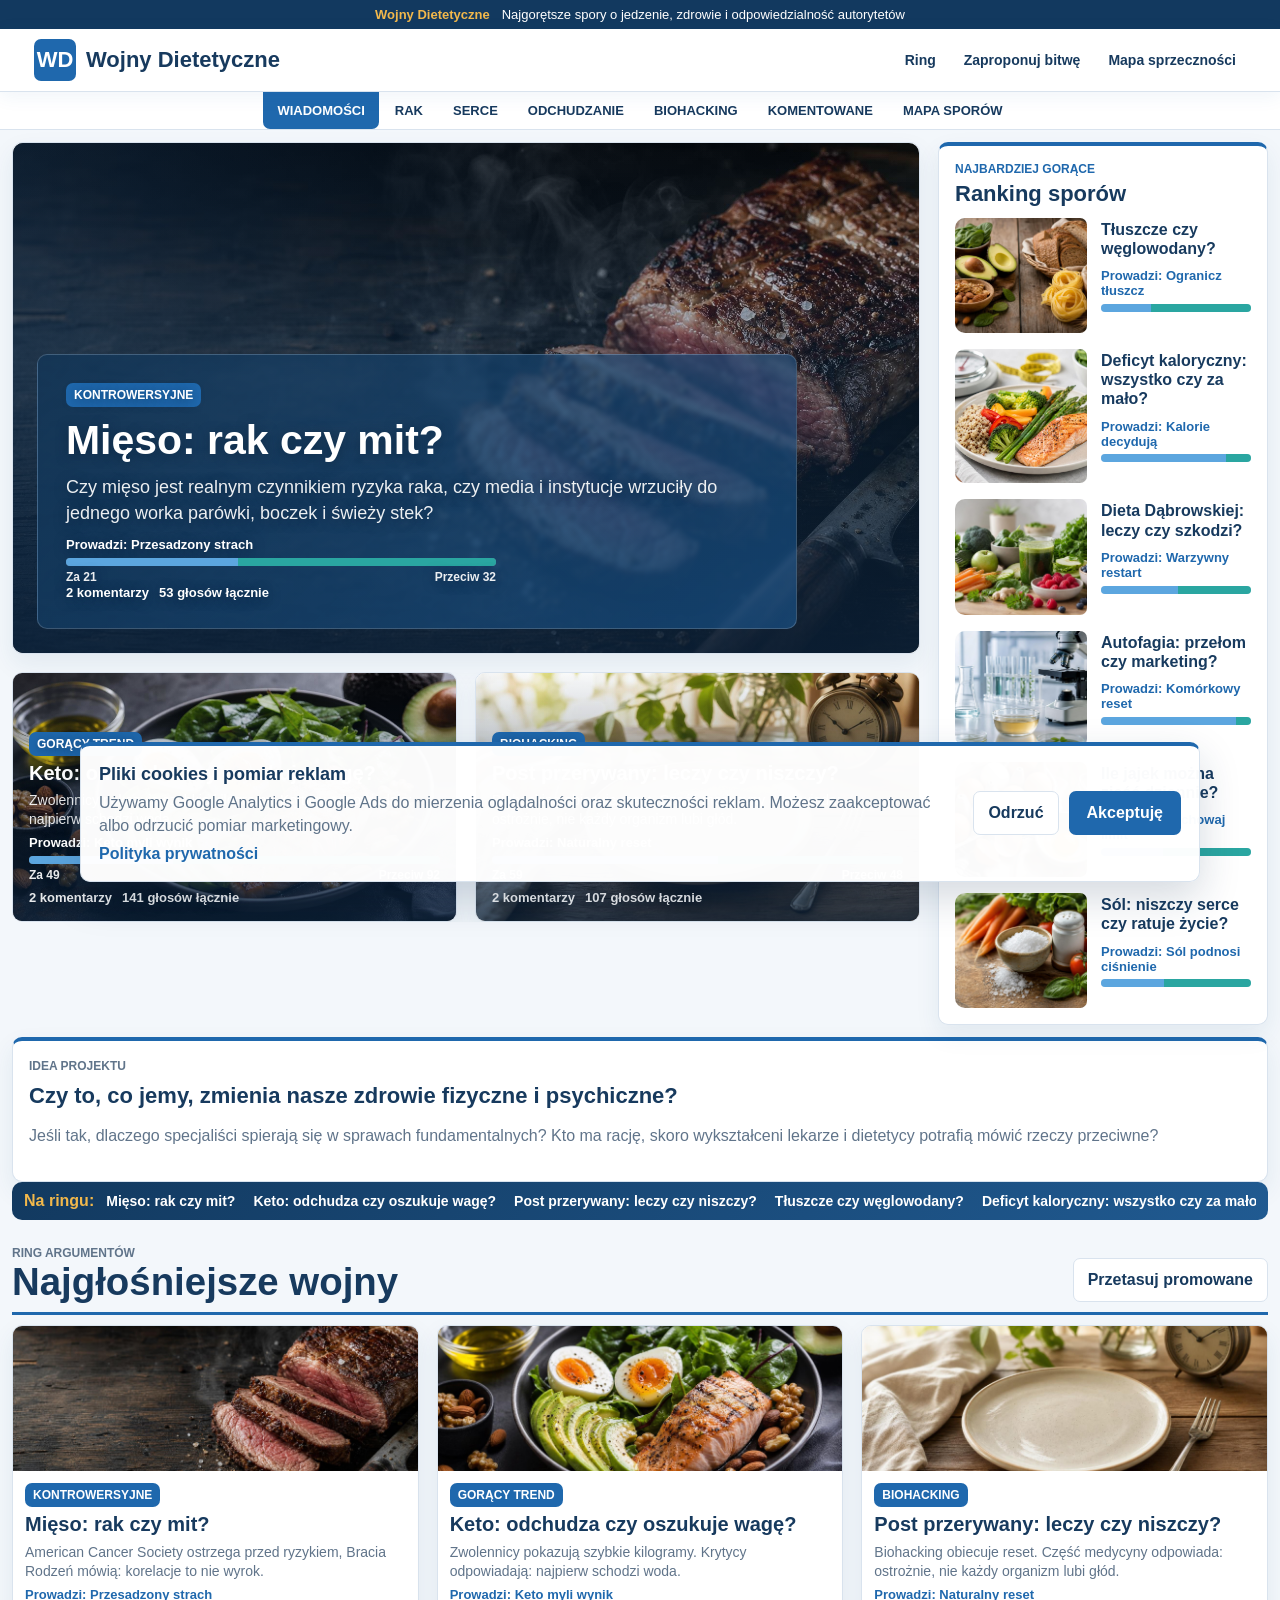
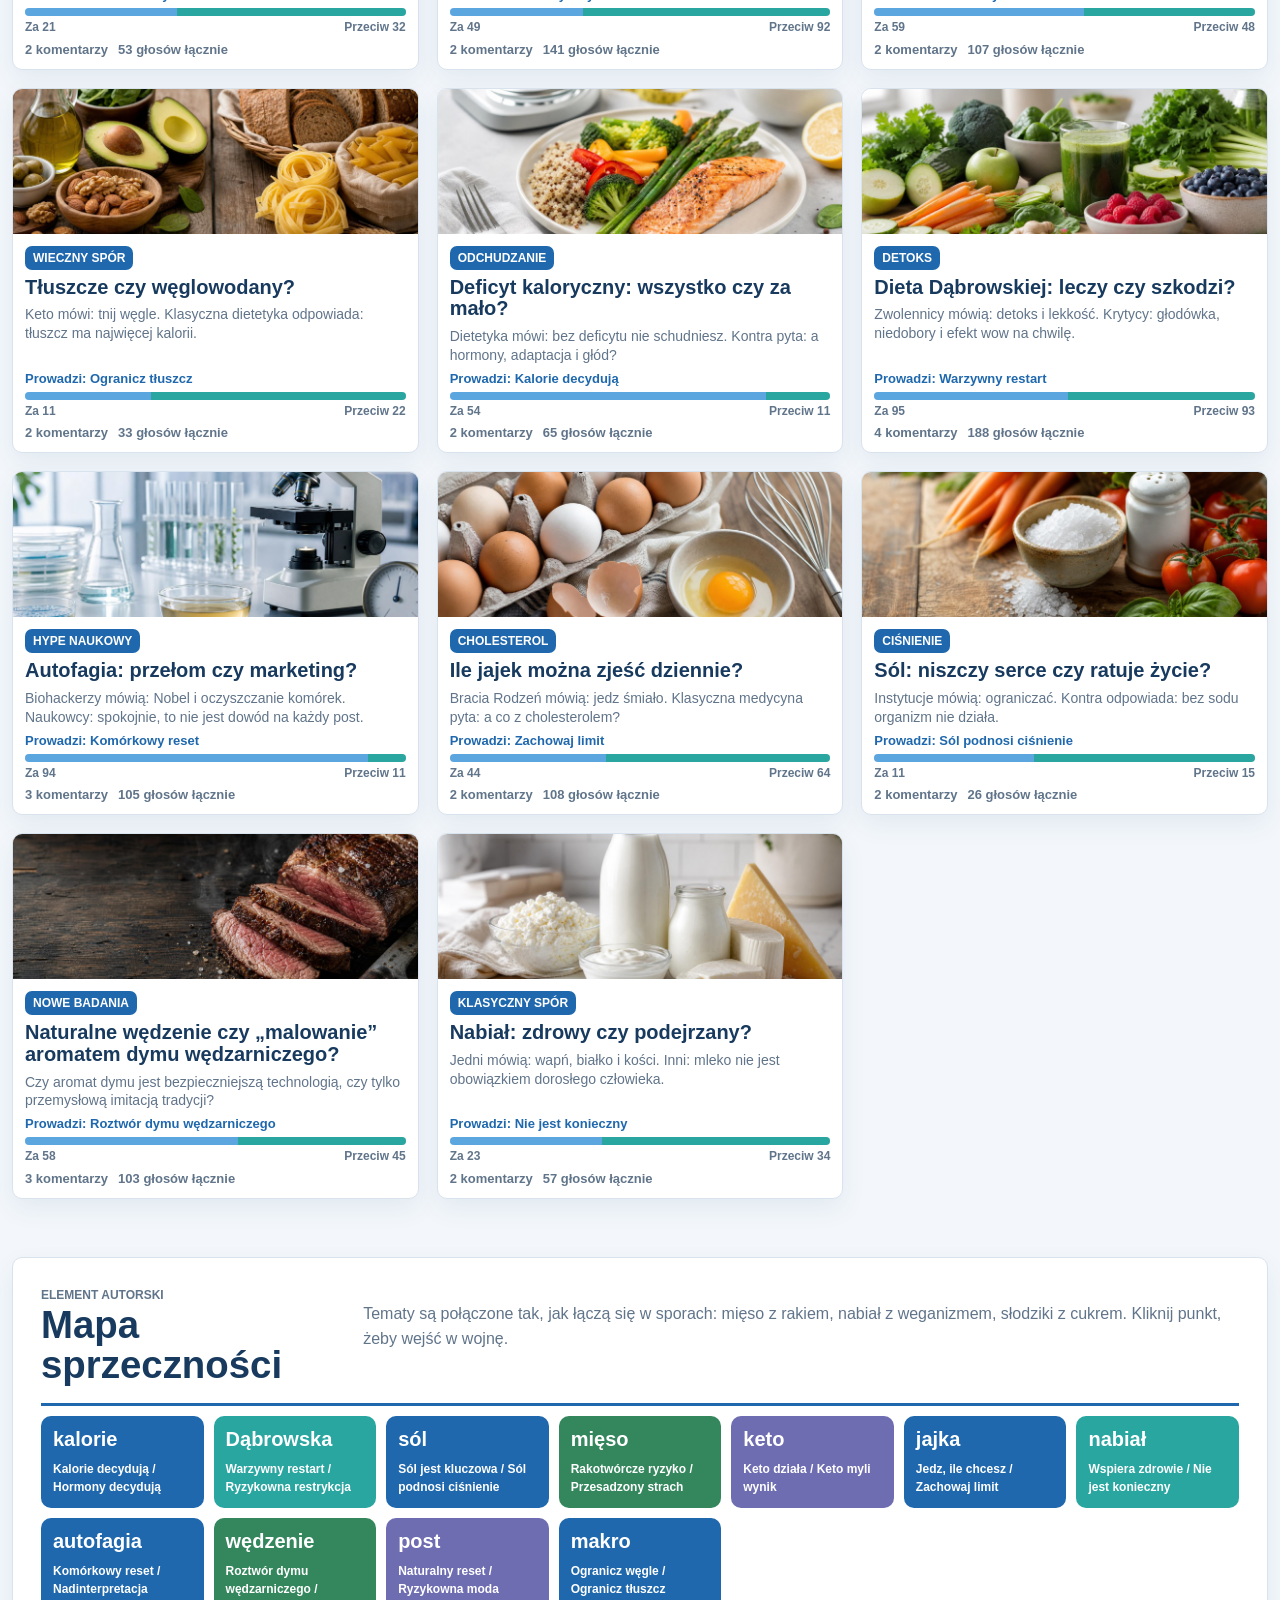
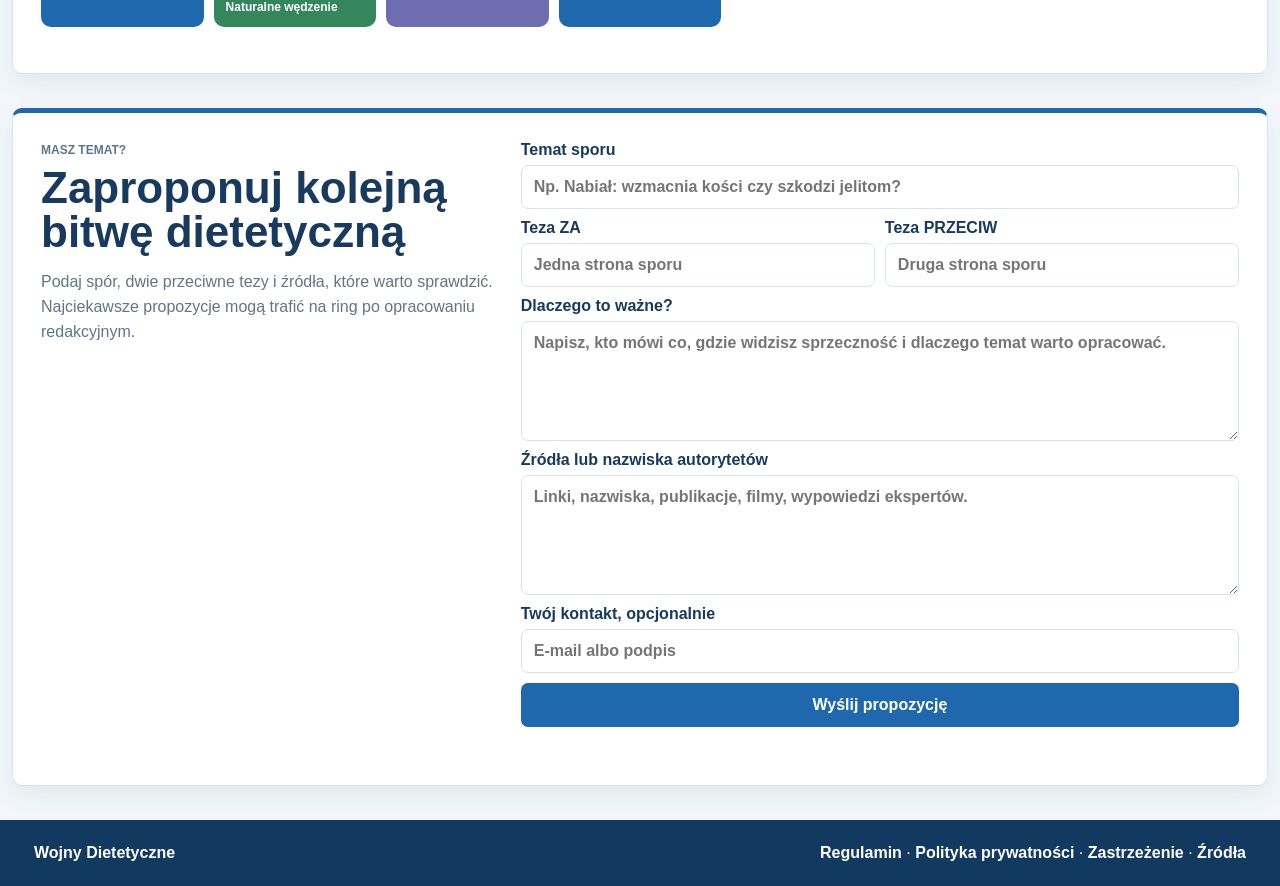
==== index.html @ aa18f72f "Add files via upload" ====
<!doctype html>
<html lang="pl">
<head>
  <meta charset="utf-8">
  <meta name="viewport" content="width=device-width, initial-scale=1">
  <title>Wojny Dietetyczne - spory o dietę, keto, mięso, jajka i zdrowie</title>
  <meta name="description" content="Wojny Dietetyczne to ring argumentów o jedzeniu: mięso a rak, keto, jajka, sól, post przerywany i dieta Dąbrowskiej. Sprawdź argumenty za i przeciw, źródła i głosy czytelników.">
  <link rel="canonical" href="https://wojnydietetyczne.pl/">
  <meta property="og:title" content="Wojny Dietetyczne - najgłośniejsze spory o jedzenie">
  <meta property="og:description" content="Lekarze, dietetycy i influencerzy mówią sprzeczne rzeczy. Zobacz argumenty za i przeciw oraz źródła.">
  <meta property="og:type" content="website">
  <meta property="og:url" content="https://wojnydietetyczne.pl/">
  <link rel="icon" href="favicon.svg" type="image/svg+xml">
  <link rel="stylesheet" href="styles.css?v=202605061145">
</head>
<body>
  <div class="info-strip">
    <strong>Wojny Dietetyczne</strong>
    <span>Najgorętsze spory o jedzenie, zdrowie i odpowiedzialność autorytetów</span>
  </div>
  <header class="topbar">
    <a class="brand" href="index.html">
      <span class="brand-mark">WD</span>
      <span>Wojny Dietetyczne</span>
    </a>
    <nav class="nav">
      <a href="#ring">Ring</a>
      <a href="#zaproponuj">Zaproponuj bitwę</a>
      <a href="#mapa">Mapa sprzeczności</a>
    </nav>
  </header>
  <nav class="category-nav" aria-label="Kategorie">
    <a href="#ring">Wiadomości</a>
    <a href="#ring">Rak</a>
    <a href="#ring">Serce</a>
    <a href="#ring">Odchudzanie</a>
    <a href="#ring">Biohacking</a>
    <a href="#ring">Komentowane</a>
    <a href="#mapa">Mapa sporów</a>
  </nav>

  <main>
    <section class="hero-news">
      <div class="hero-main">
        <article class="lead-story" id="leadStory"></article>
        <section class="side-promos" id="sidePromos" aria-label="Promowane spory"></section>
      </div>
      <aside class="right-rail">
        <section class="ranking-box">
          <p class="eyebrow">Najbardziej gorące</p>
          <h2>Ranking sporów</h2>
          <div id="rankingList"></div>
        </section>
      </aside>
    </section>

    <section class="motto home-motto">
      <p class="eyebrow">Idea projektu</p>
      <h1>Czy to, co jemy, zmienia nasze zdrowie fizyczne i psychiczne?</h1>
      <p>Jeśli tak, dlaczego specjaliści spierają się w sprawach fundamentalnych? Kto ma rację, skoro wykształceni lekarze i dietetycy potrafią mówić rzeczy przeciwne?</p>
    </section>

    <section class="ticker" aria-label="Pasek tematów">
      <span>Na ringu:</span>
      <div id="tickerItems"></div>
    </section>

    <section class="section-head" id="ring">
      <div>
        <p class="eyebrow">Ring argumentów</p>
        <h2>Najgłośniejsze wojny</h2>
      </div>
      <button class="ghost-button" id="shuffleBtn" type="button">Przetasuj promowane</button>
    </section>

    <section class="news-layout">
      <div>
        <section class="topic-grid" id="topicGrid"></section>
      </div>
    </section>
    <div class="load-row">
      <button class="primary-button" id="loadMoreBtn" type="button">Pokaż kolejne kafelki</button>
    </div>

    <section class="contradiction-map" id="mapa">
      <div class="section-head compact">
        <div>
          <p class="eyebrow">Element autorski</p>
          <h2>Mapa sprzeczności</h2>
        </div>
        <p>Tematy są połączone tak, jak łączą się w sporach: mięso z rakiem, nabiał z weganizmem, słodziki z cukrem. Kliknij punkt, żeby wejść w wojnę.</p>
      </div>
      <div class="map-canvas" id="mapCanvas"></div>
    </section>

    <section class="battle-proposal" id="zaproponuj">
      <div class="proposal-copy">
        <p class="eyebrow">Masz temat?</p>
        <h2>Zaproponuj kolejną bitwę dietetyczną</h2>
        <p>Podaj spór, dwie przeciwne tezy i źródła, które warto sprawdzić. Najciekawsze propozycje mogą trafić na ring po opracowaniu redakcyjnym.</p>
      </div>
      <form class="proposal-form" name="propozycja-bitwy" method="POST" data-netlify="true" netlify-honeypot="bot-field">
        <input type="hidden" name="form-name" value="propozycja-bitwy">
        <p class="hidden-field">
          <label>Nie wypełniaj: <input name="bot-field"></label>
        </p>
        <label>Temat sporu
          <input name="temat" required maxlength="120" placeholder="Np. Nabiał: wzmacnia kości czy szkodzi jelitom?">
        </label>
        <div class="proposal-row">
          <label>Teza ZA
            <input name="teza-za" maxlength="140" placeholder="Jedna strona sporu">
          </label>
          <label>Teza PRZECIW
            <input name="teza-przeciw" maxlength="140" placeholder="Druga strona sporu">
          </label>
        </div>
        <label>Dlaczego to ważne?
          <textarea name="opis" required maxlength="900" placeholder="Napisz, kto mówi co, gdzie widzisz sprzeczność i dlaczego temat warto opracować."></textarea>
        </label>
        <label>Źródła lub nazwiska autorytetów
          <textarea name="zrodla" maxlength="900" placeholder="Linki, nazwiska, publikacje, filmy, wypowiedzi ekspertów."></textarea>
        </label>
        <label>Twój kontakt, opcjonalnie
          <input name="kontakt" maxlength="120" placeholder="E-mail albo podpis">
        </label>
        <button class="primary-button" type="submit">Wyślij propozycję</button>
        <p class="proposal-status" id="proposalStatus"></p>
      </form>
    </section>
  </main>

  <footer class="footer">
    <strong>Wojny Dietetyczne</strong>
    <span><a href="regulamin.html">Regulamin</a> · <a href="polityka-prywatnosci.html">Polityka prywatności</a> · <a href="zastrzezenie.html">Zastrzeżenie</a> · <a href="zrodla.html">Źródła</a></span>
  </footer>

  <script src="data.js?v=202605061130" charset="utf-8"></script>
  <script src="app.js?v=202605061130" charset="utf-8"></script>
  <script src="analytics.js?v=202605061130" charset="utf-8"></script>
</body>
</html>
---- styles.css ----
:root {
  --ink: #173a5e;
  --muted: #60748a;
  --line: #d9e3ee;
  --paper: #f3f7fb;
  --panel: #ffffff;
  --red: #2aa6a1;
  --blue: #1f68ad;
  --navy: #12395f;
  --sky: #5ca6df;
  --aqua: #2aa6a1;
  --gold: #f2b84b;
  --green: #34875d;
  --soft-blue: #eaf3fb;
  --radius: 10px;
  --radius-small: 7px;
  --shadow: 0 10px 24px rgba(30, 78, 120, .08);
}

* {
  box-sizing: border-box;
}

body {
  margin: 0;
  color: var(--ink);
  background: var(--paper);
  font-family: Arial, Helvetica, sans-serif;
}

a {
  color: inherit;
  text-decoration: none;
}

.info-strip {
  display: flex;
  justify-content: center;
  gap: 12px;
  padding: 7px 14px;
  color: white;
  background: var(--navy);
  font-size: 13px;
}

.info-strip strong {
  color: var(--gold);
}

.topbar {
  position: sticky;
  top: 0;
  z-index: 10;
  display: flex;
  align-items: center;
  justify-content: space-between;
  gap: 18px;
  padding: 10px clamp(14px, 3vw, 34px);
  border-bottom: 1px solid var(--line);
  background: rgba(255, 255, 255, .96);
  backdrop-filter: blur(10px);
  box-shadow: 0 4px 18px rgba(31, 104, 173, .07);
}

.brand {
  display: flex;
  align-items: center;
  gap: 10px;
  font-size: 22px;
  font-weight: 900;
  letter-spacing: 0;
}

.brand-mark {
  display: grid;
  place-items: center;
  width: 42px;
  height: 42px;
  color: white;
  background: var(--blue);
  border-radius: var(--radius-small);
  font-weight: 900;
}

.nav {
  display: flex;
  flex-wrap: wrap;
  gap: 8px;
  font-size: 14px;
  font-weight: 700;
}

.nav a {
  padding: 9px 10px;
  border-radius: var(--radius-small);
}

.nav a:hover {
  background: var(--soft-blue);
}

.category-nav {
  display: flex;
  justify-content: center;
  gap: 2px;
  overflow-x: auto;
  padding: 0 clamp(14px, 3vw, 34px);
  background: #fff;
  border-bottom: 1px solid var(--line);
  scrollbar-width: none;
}

.category-nav a {
  flex: 0 0 auto;
  padding: 11px 14px;
  color: var(--ink);
  font-size: 13px;
  font-weight: 900;
  text-transform: uppercase;
}

.category-nav a:first-child {
  color: white;
  background: var(--blue);
  border-radius: 0 0 var(--radius-small) var(--radius-small);
}

main {
  width: min(1320px, calc(100% - 24px));
  margin: 0 auto;
}

.hero-news {
  display: grid;
  grid-template-columns: minmax(0, 1fr) 330px;
  gap: 18px;
  align-items: start;
  padding: 12px 0;
}

.hero-main {
  display: grid;
  gap: 18px;
  min-width: 0;
}

.lead-story,
.motto,
.side-promos,
.contradiction-map,
.sources-panel,
.poll-panel,
.comments-panel,
.admin-intro,
.admin-form,
.output-panel {
  background: var(--panel);
  border: 1px solid var(--line);
  border-radius: var(--radius);
  box-shadow: var(--shadow);
}

.lead-link {
  position: relative;
  display: grid;
  aspect-ratio: 16 / 9;
  min-height: 0;
  height: auto;
  overflow: hidden;
  border-radius: inherit;
}

.lead-image {
  position: relative;
  grid-area: 1 / 1;
}

.lead-image::after {
  content: "";
  position: absolute;
  inset: 0;
  z-index: 1;
  background:
    linear-gradient(180deg, rgba(23, 58, 94, .04) 0%, rgba(20, 54, 88, .34) 46%, rgba(12, 34, 58, .82) 100%),
    linear-gradient(90deg, rgba(12, 34, 58, .72) 0%, rgba(12, 34, 58, .18) 62%, rgba(12, 34, 58, .04) 100%);
}

.lead-image img,
.thumb img,
.war-photo img {
  display: block;
  width: 100%;
  height: 100%;
  object-fit: cover;
}

.lead-copy {
  position: relative;
  z-index: 2;
  grid-area: 1 / 1;
  align-self: end;
  width: min(760px, calc(100% - 28px));
  margin: 0 0 clamp(14px, 2vw, 24px) clamp(14px, 2vw, 24px);
  padding: clamp(16px, 3vw, 28px);
  color: white;
  background: linear-gradient(135deg, rgba(18, 54, 88, .78), rgba(31, 104, 173, .48));
  border: 1px solid rgba(255, 255, 255, .18);
  border-radius: var(--radius);
  text-shadow: 0 2px 12px rgba(9, 31, 53, .55);
  backdrop-filter: blur(2px);
}

.lead-copy h1 {
  max-width: 780px;
  margin: 12px 0;
  font-size: clamp(30px, 3.2vw, 44px);
  line-height: 1.04;
}

.lead-copy .scoreline {
  color: #fff;
}

.lead-copy p {
  max-width: 760px;
  margin: 0 0 12px;
  color: rgba(255, 255, 255, .92);
  font-size: 18px;
  line-height: 1.45;
}

.motto {
  padding: 16px;
  border-top: 4px solid var(--blue);
}

.motto h1,
.admin-intro h1 {
  margin: 8px 0 14px;
  font-size: 22px;
  line-height: 1.08;
}

.motto p,
.admin-intro p,
.section-head p,
.poll-panel p,
.output-panel p {
  color: var(--muted);
  line-height: 1.55;
}

.side-promos {
  display: grid;
  grid-template-columns: repeat(2, minmax(0, 1fr));
  gap: 18px;
  min-height: 0;
  padding: 0;
  overflow: hidden;
  background: transparent;
  border: 0;
  box-shadow: none;
}

.right-rail,
.desk-rail {
  display: grid;
  gap: 12px;
  align-content: stretch;
}

.right-rail {
  min-height: 0;
  grid-template-rows: none;
}

.right-rail .motto,
.right-rail .ranking-box {
  min-height: 0;
}

.ranking-box,
.editorial-box {
  padding: 16px;
  background: #fff;
  border: 1px solid var(--line);
  border-top: 4px solid var(--blue);
  border-radius: var(--radius);
  box-shadow: var(--shadow);
}

.ranking-box h2,
.editorial-box h2 {
  margin: 6px 0 12px;
  font-size: 22px;
  line-height: 1.08;
}

#rankingList {
  display: grid;
  gap: 16px;
}

.editorial-box p {
  color: var(--muted);
  line-height: 1.5;
}

.ranking-item {
  display: grid;
  grid-template-columns: 32px 1fr;
  gap: 10px;
  padding: 9px 0;
  border-top: 1px solid var(--line);
}

.ranking-item b {
  color: var(--blue);
  font-size: 28px;
  line-height: 1;
}

.ranking-item span {
  font-weight: 900;
  line-height: 1.18;
}

.ranking-item em {
  grid-column: 2;
  color: var(--muted);
  font-size: 12px;
  font-style: normal;
  font-weight: 700;
}

.topic-card {
  display: grid;
  grid-template-rows: 145px 1fr;
  min-height: 270px;
  overflow: hidden;
  background: white;
  border: 1px solid var(--line);
  border-radius: var(--radius);
  box-shadow: var(--shadow);
}

.topic-card.small {
  grid-template-columns: 120px 1fr;
  grid-template-rows: 1fr;
  min-height: 125px;
  border: 0;
  border-bottom: 1px solid var(--line);
  border-radius: 0;
  box-shadow: none;
}

.topic-card.underlead {
  aspect-ratio: 16 / 9;
  grid-template-rows: 1fr;
  min-height: 0;
}

.topic-card.underlead .thumb,
.topic-card.underlead .card-body {
  grid-area: 1 / 1;
}

.topic-card.underlead .thumb {
  position: relative;
  z-index: 0;
}

.topic-card.underlead .thumb::after {
  content: "";
  position: absolute;
  inset: 0;
  z-index: 1;
  background: linear-gradient(180deg, rgba(23, 58, 94, .02), rgba(12, 34, 58, .78));
}

.topic-card.underlead .card-body {
  position: relative;
  z-index: 2;
  grid-template-rows: auto auto auto auto auto;
  align-self: end;
  align-content: end;
  min-height: 100%;
  padding: 16px;
  color: white;
  text-shadow: 0 2px 10px rgba(9, 31, 53, .52);
}

.topic-card.underlead .card-body strong {
  color: white;
}

.topic-card.underlead .kicker,
.topic-card.underlead .scoreline {
  color: rgba(255, 255, 255, .9);
}

.topic-card.rail {
  grid-template-columns: 132px 1fr;
  grid-template-rows: 1fr;
  column-gap: 14px;
  min-height: 88px;
  border: 0;
  box-shadow: none;
}

.topic-card.rail .card-body {
  padding: 2px 0 0;
  align-content: start;
}

.topic-card.rail .badge,
.topic-card.rail .kicker,
.topic-card.rail .scoreline {
  display: none;
}

.topic-card.rail .card-body strong {
  font-size: 16px;
  line-height: 1.2;
}

.topic-card.rail .thumb {
  border-radius: var(--radius-small);
  overflow: hidden;
}

.topic-card.large {
  min-height: 304px;
}

.topic-card .thumb {
  display: block;
  min-height: 0;
  background: #dfe9f3;
}

.topic-card.small .thumb {
  min-height: 0;
}

.card-body {
  display: grid;
  grid-template-rows: auto auto 1fr auto auto;
  gap: 7px;
  padding: 12px;
}

.card-body strong {
  font-size: 20px;
  line-height: 1.08;
}

.topic-card.small .card-body strong {
  font-size: 15px;
}

.kicker {
  color: var(--muted);
  font-size: 14px;
  line-height: 1.35;
}

.badge {
  display: inline-flex;
  width: fit-content;
  padding: 5px 8px;
  color: white;
  background: var(--blue);
  font-size: 12px;
  font-weight: 900;
  text-transform: uppercase;
  border-radius: var(--radius-small);
}

.scoreline {
  display: flex;
  flex-wrap: wrap;
  gap: 10px;
  color: #f0f0f0;
  font-size: 13px;
  font-weight: 700;
}

.debate-score {
  display: grid;
  gap: 5px;
  align-self: end;
}

.winner-label {
  color: var(--blue);
  font-size: 13px;
  font-weight: 900;
  line-height: 1.15;
}

.score-bars {
  display: flex;
  height: 8px;
  overflow: hidden;
  background: #dce9f5;
  border-radius: 999px;
}

.score-bars i {
  display: block;
  min-width: 4px;
}

.score-bars .side-a {
  background: var(--sky);
}

.score-bars .side-b {
  background: var(--aqua);
}

.score-values {
  display: flex;
  justify-content: space-between;
  gap: 8px;
  color: var(--muted);
  font-size: 12px;
  line-height: 1.15;
}

.score-values b {
  font-weight: 900;
}

.lead-copy .debate-score {
  max-width: 430px;
}

.lead-copy .winner-label,
.topic-card.underlead .winner-label {
  color: #fff;
}

.lead-copy .score-bars,
.topic-card.underlead .score-bars {
  background: rgba(255, 255, 255, .35);
}

.lead-copy .score-values,
.topic-card.underlead .score-values {
  color: rgba(255, 255, 255, .92);
}

.debate-score.compact {
  margin-top: 4px;
}

.debate-score.compact .score-values {
  display: none;
}

.topic-card .scoreline,
.poll-panel p {
  color: var(--muted);
}

.topic-card:hover {
  transform: translateY(-2px);
  box-shadow: 0 14px 30px rgba(31, 104, 173, .15);
}

.topic-card {
  transition: transform .18s ease, box-shadow .18s ease;
}

.ticker {
  display: flex;
  gap: 12px;
  align-items: center;
  overflow: hidden;
  padding: 10px 12px;
  background: linear-gradient(135deg, var(--navy), #205a91);
  color: white;
  border-radius: var(--radius);
}

.ticker span {
  flex: 0 0 auto;
  color: var(--gold);
  font-weight: 900;
}

#tickerItems {
  display: flex;
  gap: 18px;
  overflow-x: auto;
  scrollbar-width: none;
  white-space: nowrap;
  font-size: 14px;
  font-weight: 700;
}

.section-head {
  display: flex;
  align-items: end;
  justify-content: space-between;
  gap: 18px;
  padding: 24px 0 10px;
  margin-bottom: 10px;
  border-bottom: 3px solid var(--blue);
}

.section-head.compact {
  align-items: start;
  padding: 0 0 18px;
}

.section-head h2,
.sources-panel h2,
.poll-panel h2,
.comments-panel h2,
.output-panel h2 {
  margin: 0;
  font-size: clamp(26px, 3vw, 40px);
  line-height: 1.05;
}

.eyebrow {
  margin: 0;
  color: var(--blue);
  font-size: 12px;
  font-weight: 900;
  text-transform: uppercase;
}

.ghost-button,
.primary-button,
.poll-button,
.like-button,
.danger-button {
  border: 0;
  cursor: pointer;
  font: inherit;
  font-weight: 900;
}

.ghost-button {
  padding: 12px 14px;
  background: white;
  border: 1px solid var(--line);
  border-radius: var(--radius-small);
  color: var(--ink);
}

.primary-button {
  padding: 13px 18px;
  color: white;
  background: var(--blue);
  border-radius: var(--radius-small);
}

.danger-button {
  padding: 12px 14px;
  color: white;
  background: #55738f;
  border-radius: var(--radius-small);
}

.topic-grid {
  display: grid;
  grid-template-columns: repeat(3, minmax(0, 1fr));
  grid-auto-flow: dense;
  gap: 18px;
}

.topic-grid .topic-card:nth-child(1),
.topic-grid .topic-card:nth-child(6) {
  grid-column: span 1;
}

.news-layout {
  display: block;
}

.editorial-box {
  position: sticky;
  top: 112px;
}

.photo-box {
  position: static;
  border-top-color: var(--red);
}

.load-row {
  display: flex;
  justify-content: center;
  padding: 22px 0 36px;
}

.contradiction-map {
  margin-bottom: 34px;
  padding: clamp(16px, 3vw, 28px);
}

.battle-proposal {
  display: grid;
  grid-template-columns: minmax(260px, .9fr) minmax(320px, 1.4fr);
  gap: 18px;
  margin-bottom: 34px;
  padding: clamp(18px, 3vw, 28px);
  background: white;
  border: 1px solid var(--line);
  border-top: 5px solid var(--blue);
  border-radius: var(--radius);
  box-shadow: var(--shadow);
}

.proposal-copy h2 {
  margin: 6px 0 12px;
  color: var(--blue-dark);
  font-size: clamp(28px, 4vw, 44px);
  line-height: 1;
}

.proposal-copy p {
  color: var(--muted);
  line-height: 1.55;
}

.proposal-form {
  display: grid;
  gap: 10px;
}

.proposal-form label {
  display: grid;
  gap: 6px;
  color: var(--blue-dark);
  font-weight: 900;
}

.proposal-row {
  display: grid;
  grid-template-columns: repeat(2, minmax(0, 1fr));
  gap: 10px;
}

.hidden-field {
  display: none;
}

.proposal-status {
  min-height: 20px;
  margin: 0;
  color: #2c7d55;
  font-weight: 900;
  line-height: 1.35;
}

.photo-tools {
  display: flex;
  align-items: center;
  gap: 10px;
  margin-top: -4px;
}

#photoStatus {
  color: #2c7d55;
  font-size: 13px;
  font-weight: 900;
  line-height: 1.35;
}

.map-nodes {
  display: grid;
  grid-template-columns: repeat(7, minmax(0, 1fr));
  gap: 10px;
  margin-bottom: 18px;
}

.map-node {
  min-height: 92px;
  padding: 12px;
  color: white;
  background: var(--blue);
  border-radius: var(--radius);
}

.map-node strong {
  display: block;
  margin-bottom: 8px;
  font-size: 20px;
}

.map-node span {
  font-size: 12px;
  font-weight: 700;
}

.tone-1 { background: var(--red); }
.tone-2 { background: var(--blue); }
.tone-3 { background: var(--green); }
.tone-4 { background: #6f6db2; }

.map-links {
  display: grid;
  grid-template-columns: repeat(2, minmax(0, 1fr));
  gap: 8px;
}

.map-link {
  display: grid;
  grid-template-columns: 1fr auto 1fr;
  align-items: center;
  gap: 10px;
  padding: 10px;
  background: #f8fbfe;
  border: 1px solid var(--line);
  border-radius: var(--radius-small);
  font-size: 13px;
}

.map-link em {
  color: var(--red);
  font-style: normal;
  font-weight: 900;
}

.detail-shell {
  padding: 18px 0 34px;
}

.war-hero {
  display: grid;
  grid-template-columns: minmax(0, 1.2fr) minmax(320px, .8fr);
  min-height: 460px;
  background: linear-gradient(135deg, var(--blue), var(--navy));
  border-radius: var(--radius);
  overflow: hidden;
  box-shadow: var(--shadow);
}

.war-photo {
  min-height: 360px;
  background: #dfe9f3;
}

.war-title {
  display: flex;
  flex-direction: column;
  justify-content: center;
  gap: 12px;
  padding: clamp(22px, 4vw, 42px);
  color: white;
}

.war-title h1 {
  margin: 0;
  font-size: clamp(36px, 5vw, 64px);
  line-height: .95;
}

.war-title h2 {
  max-width: 720px;
  margin: 0;
  color: #f5b301;
  font-size: clamp(20px, 2.4vw, 31px);
  line-height: 1.15;
}

.war-title p {
  line-height: 1.55;
}

.versus {
  display: grid;
  grid-template-columns: 1fr auto 1fr;
  align-items: center;
  gap: 12px;
  margin-top: 10px;
  font-weight: 900;
}

.versus span {
  padding: 14px;
  text-align: center;
  background: rgba(255,255,255,.1);
  border-radius: var(--radius-small);
}

.versus b {
  display: grid;
  place-items: center;
  width: 54px;
  height: 54px;
  border-radius: 50%;
  color: var(--ink);
  background: var(--gold);
}

.argument-ring {
  display: grid;
  grid-template-columns: repeat(2, minmax(0, 1fr));
  gap: 14px;
  margin: 14px 0;
}

.corner {
  padding: clamp(18px, 3vw, 28px);
  background: white;
  border: 1px solid var(--line);
  border-radius: var(--radius);
  box-shadow: var(--shadow);
}

.corner h2 {
  margin: 0 0 16px;
  font-size: 28px;
}

.corner h3 {
  margin: -8px 0 18px;
  color: var(--muted);
  font-size: 15px;
  line-height: 1.3;
}

.corner p {
  padding: 13px 0;
  margin: 0;
  border-top: 1px solid var(--line);
  line-height: 1.5;
}

.corner.red {
  border-top: 6px solid var(--blue);
}

.corner.blue {
  border-top: 6px solid #75a9d8;
}

.conflict-panel {
  display: grid;
  grid-template-columns: minmax(0, 1fr) minmax(280px, .52fr);
  gap: 14px;
  margin: 14px 0;
}

.conflict-panel > div,
.conflict-panel > aside {
  padding: clamp(18px, 3vw, 28px);
  background: white;
  border: 1px solid var(--line);
  border-radius: var(--radius);
  box-shadow: var(--shadow);
}

.conflict-panel > div {
  border-top: 6px solid var(--gold);
}

.conflict-panel > aside {
  color: white;
  background: linear-gradient(135deg, var(--blue), var(--navy));
  border-color: transparent;
}

.conflict-panel h2 {
  margin: 0 0 14px;
  font-size: 28px;
}

.conflict-panel p {
  margin: 0;
  padding: 12px 0;
  border-top: 1px solid var(--line);
  line-height: 1.5;
}

.conflict-panel aside p {
  border-color: rgba(255, 255, 255, .18);
}

.conflict-panel strong {
  display: block;
  margin-top: 18px;
  padding: 14px;
  color: var(--ink);
  background: var(--gold);
  border-radius: var(--radius-small);
  line-height: 1.35;
}

.sources-panel,
.poll-panel,
.comments-panel,
.admin-intro,
.admin-form,
.output-panel {
  margin-top: 14px;
  padding: clamp(18px, 3vw, 28px);
}

.source-list {
  display: grid;
  grid-template-columns: repeat(3, minmax(0, 1fr));
  gap: 10px;
  margin-top: 16px;
}

.source-list a {
  padding: 14px;
  background: #f8fbfe;
  border-left: 5px solid var(--blue);
  border-radius: var(--radius-small);
  font-weight: 800;
  line-height: 1.35;
}

.poll-actions {
  display: grid;
  grid-template-columns: repeat(2, minmax(0, 1fr));
  gap: 10px;
  margin: 16px 0;
}

.poll-button {
  padding: 16px;
  color: white;
  background: var(--blue);
  border-radius: var(--radius-small);
}

.poll-button:first-child {
  background: #2f78ba;
}

.poll-button:disabled {
  opacity: .7;
  cursor: default;
}

.poll-bars {
  display: grid;
  gap: 10px;
}

.poll-bars div {
  position: relative;
  display: grid;
  grid-template-columns: 1fr auto;
  gap: 10px;
  padding: 11px;
  overflow: hidden;
  background: #edf4fb;
  border-radius: var(--radius-small);
  font-weight: 900;
}

.poll-bars i {
  position: absolute;
  inset: 0 auto 0 0;
  z-index: 0;
  background: rgba(31, 104, 173, .16);
}

.poll-bars span,
.poll-bars strong {
  z-index: 1;
}

.comment-form,
.admin-form {
  display: grid;
  gap: 10px;
}

.comment-form {
  grid-template-columns: 220px 1fr auto;
  margin: 16px 0;
}

.comment-side-picker {
  grid-column: 1 / -1;
  display: grid;
  grid-template-columns: repeat(2, minmax(0, 1fr));
  gap: 10px;
  border: 0;
  padding: 0;
  margin: 0;
}

.comment-side-picker legend {
  grid-column: 1 / -1;
  margin-bottom: 2px;
  font-weight: 900;
}

.comment-side-picker label {
  display: flex;
  align-items: center;
  gap: 8px;
  padding: 12px;
  border: 1px solid var(--line);
  background: #f8fbfe;
  border-radius: var(--radius-small);
  font-weight: 900;
  cursor: pointer;
}

.comment-side-picker input {
  width: auto;
}

input,
textarea {
  width: 100%;
  border: 1px solid var(--line);
  padding: 12px;
  font: inherit;
  background: white;
  border-radius: var(--radius-small);
  color: var(--ink);
}

textarea {
  min-height: 120px;
  resize: vertical;
}

.comment-list {
  display: grid;
  gap: 10px;
}

.comment-columns {
  display: grid;
  grid-template-columns: repeat(2, minmax(0, 1fr));
  gap: 14px;
  align-items: start;
}

.comment-column {
  display: grid;
  gap: 10px;
  min-width: 0;
}

.comment-column-head {
  border-top: 5px solid var(--blue);
  padding: 12px;
  background: #f8fbfe;
  border-left: 1px solid var(--line);
  border-right: 1px solid var(--line);
  border-bottom: 1px solid var(--line);
  border-radius: var(--radius) var(--radius) 0 0;
}

.comment-column.red .comment-column-head {
  border-top-color: var(--blue);
}

.comment-column.blue .comment-column-head {
  border-top-color: #75a9d8;
}

.comment-column-head span,
.comment-column-head small {
  display: block;
  color: var(--muted);
  font-weight: 900;
}

.comment-column-head h3 {
  margin: 5px 0;
  font-size: 20px;
  line-height: 1.1;
}

.comment {
  display: grid;
  grid-template-columns: 1fr auto;
  gap: 14px;
  padding: 14px;
  background: #f8fbfe;
  border: 1px solid var(--line);
  border-radius: var(--radius-small);
}

.comment.top-comment {
  background: white;
  border-color: #c7d9ea;
  box-shadow: 0 10px 22px rgba(31, 104, 173, .11);
}

.comment em {
  display: inline-block;
  margin-bottom: 6px;
  color: var(--blue);
  font-style: normal;
  font-size: 12px;
  font-weight: 900;
  text-transform: uppercase;
}

.comment p {
  margin: 6px 0 0;
  color: var(--muted);
  line-height: 1.45;
}

.reply-thread {
  display: grid;
  gap: 8px;
  margin-top: 12px;
  padding-left: 12px;
  border-left: 3px solid #c9dceb;
}

.comment-reply {
  padding: 10px;
  background: white;
  border: 1px solid var(--line);
  border-radius: var(--radius-small);
}

.comment-reply strong {
  color: var(--blue);
  font-size: 14px;
}

.comment-reply p {
  margin-top: 4px;
  font-size: 14px;
}

.reply-form {
  display: grid;
  grid-template-columns: 120px 1fr auto;
  gap: 7px;
  align-items: start;
}

.reply-form input {
  padding: 10px;
  font-size: 13px;
}

.reply-form button {
  padding: 10px 12px;
  color: white;
  background: #366f9f;
  border-radius: var(--radius-small);
  font-size: 13px;
  font-weight: 900;
}

.empty-comments {
  margin: 0;
  padding: 14px;
  color: var(--muted);
  background: #f8fbfe;
  border: 1px dashed var(--line);
  border-radius: var(--radius-small);
}

.like-button {
  display: inline-flex;
  align-items: center;
  gap: 6px;
  align-self: start;
  padding: 10px 12px;
  color: white;
  background: var(--blue);
  border-radius: var(--radius-small);
}

.like-button span {
  font-size: 16px;
  line-height: 1;
}

.like-button:disabled {
  opacity: .58;
  cursor: default;
  background: #7f97ad;
}

.admin-shell {
  max-width: 920px;
  padding: 22px 0 38px;
}

.admin-form label {
  display: grid;
  gap: 7px;
  font-weight: 900;
}

#generatedOutput {
  min-height: 360px;
  font-family: Consolas, monospace;
  font-size: 13px;
}

.editor-shell {
  width: min(1380px, calc(100% - 24px));
  padding: 18px 0 42px;
}

.editor-intro {
  display: flex;
  align-items: end;
  justify-content: space-between;
  gap: 18px;
  padding: 18px;
  background: white;
  border: 1px solid var(--line);
  border-top: 5px solid var(--blue);
  border-radius: var(--radius);
  box-shadow: var(--shadow);
}

.editor-intro h1 {
  margin: 6px 0 8px;
  font-size: clamp(30px, 4vw, 48px);
  line-height: 1;
}

.editor-intro p {
  max-width: 780px;
  margin: 0;
  color: var(--muted);
  line-height: 1.5;
}

.editor-actions {
  display: flex;
  flex-wrap: wrap;
  gap: 8px;
}

.editor-grid {
  display: grid;
  grid-template-columns: 270px minmax(0, 1fr) 330px;
  gap: 12px;
  margin-top: 12px;
}

.topic-manager,
.editor-form,
.editor-preview {
  background: white;
  border: 1px solid var(--line);
  border-radius: var(--radius);
  box-shadow: var(--shadow);
}

.topic-manager,
.editor-preview {
  align-self: start;
  position: sticky;
  top: 112px;
  padding: 14px;
}

.manager-head {
  display: flex;
  align-items: center;
  justify-content: space-between;
  gap: 12px;
}

.manager-head h2,
.editor-preview h2,
.export-box h2 {
  margin: 0 0 10px;
  font-size: 22px;
}

.manager-head span {
  color: var(--muted);
  font-size: 12px;
  font-weight: 900;
}

.topic-list-editor {
  display: grid;
  gap: 7px;
  margin-top: 10px;
  max-height: 68vh;
  overflow: auto;
}

.editor-topic {
  display: grid;
  gap: 5px;
  width: 100%;
  padding: 10px;
  text-align: left;
  background: #f8fbfe;
  border: 1px solid var(--line);
  border-radius: var(--radius-small);
  cursor: pointer;
}

.editor-topic.active {
  background: var(--soft-blue);
  border-color: var(--blue);
}

.editor-topic strong {
  line-height: 1.15;
}

.editor-topic span {
  color: var(--muted);
  font-size: 12px;
  font-weight: 900;
}

.editor-form {
  display: grid;
  gap: 12px;
  padding: 16px;
}

.editor-form label {
  display: grid;
  gap: 7px;
  font-weight: 900;
}

.editor-subsection {
  display: grid;
  gap: 12px;
  padding: 14px;
  background: #f8fbfe;
  border: 1px solid var(--line);
  border-radius: var(--radius);
}

.editor-subsection h2 {
  margin: 0;
  font-size: 22px;
}

.field-hint {
  margin: -4px 0 2px;
  color: var(--muted);
  font-size: 13px;
  line-height: 1.35;
}

.editor-form textarea {
  min-height: 92px;
}

.form-row {
  display: grid;
  gap: 10px;
}

.form-row.two {
  grid-template-columns: repeat(2, minmax(0, 1fr));
}

.form-row.three {
  grid-template-columns: repeat(3, minmax(0, 1fr));
}

select {
  width: 100%;
  border: 1px solid var(--line);
  padding: 12px;
  font: inherit;
  background: white;
  border-radius: var(--radius-small);
  color: var(--ink);
}

.editor-savebar {
  display: flex;
  align-items: center;
  gap: 12px;
  position: sticky;
  bottom: 0;
  padding: 12px 0 0;
  background: white;
  border-top: 1px solid var(--line);
  border-radius: 0 0 var(--radius) var(--radius);
}

#saveStatus {
  color: var(--green);
  font-weight: 900;
}

.editor-card-preview {
  min-height: 280px;
  margin-bottom: 14px;
}

.export-box {
  padding-top: 14px;
  margin-top: 14px;
  border-top: 1px solid var(--line);
}

.export-box p {
  color: var(--muted);
  line-height: 1.45;
}

#exportOutput,
#importInput {
  min-height: 160px;
  margin-top: 10px;
  font-family: Consolas, monospace;
  font-size: 12px;
}

.footer {
  display: flex;
  justify-content: space-between;
  gap: 16px;
  padding: 24px clamp(14px, 3vw, 34px);
  color: white;
  background: var(--navy);
}

.footer a {
  color: white;
  font-weight: 900;
}

.cookie-consent {
  position: fixed;
  left: 18px;
  right: 18px;
  bottom: 18px;
  z-index: 1000;
  display: grid;
  grid-template-columns: minmax(0, 1fr) auto;
  gap: 18px;
  align-items: center;
  max-width: 1120px;
  margin: 0 auto;
  padding: 18px;
  background: rgba(255, 255, 255, .98);
  border: 1px solid var(--line);
  border-top: 4px solid var(--blue);
  border-radius: var(--radius);
  box-shadow: 0 16px 40px rgba(20, 49, 82, .18);
}

.cookie-consent strong {
  display: block;
  margin-bottom: 6px;
  color: var(--ink);
  font-size: 18px;
}

.cookie-consent p {
  margin: 0 0 8px;
  color: var(--muted);
  line-height: 1.45;
}

.cookie-consent a {
  color: var(--blue);
  font-weight: 900;
}

.cookie-actions {
  display: flex;
  gap: 10px;
  align-items: center;
  white-space: nowrap;
}

.legal-page {
  width: min(980px, calc(100% - 28px));
  padding: 34px 0 48px;
}

.legal-page h1 {
  margin: 8px 0 18px;
  color: var(--blue-dark);
  font-size: clamp(34px, 5vw, 56px);
  line-height: 1;
}

.legal-page section {
  margin-top: 18px;
  padding: 18px;
  background: white;
  border: 1px solid var(--line);
  border-radius: var(--radius);
  box-shadow: 0 10px 24px rgba(31, 104, 173, .08);
}

.legal-page h2 {
  margin: 0 0 10px;
  color: var(--blue);
  font-size: 24px;
}

.legal-page p {
  color: var(--muted);
  line-height: 1.65;
}

.reference-list {
  display: grid;
  gap: 10px;
}

.reference-list a {
  padding: 12px;
  background: #f8fbfe;
  border-left: 5px solid var(--blue);
  border-radius: var(--radius-small);
  font-weight: 900;
}

@media (max-width: 1040px) {
  .hero-news,
  .war-hero,
  .news-layout,
  .editor-grid {
    grid-template-columns: 1fr;
  }

  .desk-rail {
    display: none;
  }

  .topic-manager,
  .editor-preview {
    position: static;
  }

  .side-promos,
  .topic-grid {
    grid-template-columns: repeat(2, minmax(0, 1fr));
  }

  .side-promos,
  .right-rail {
    min-height: 0;
    grid-template-rows: none;
  }

  .topic-card.small {
    grid-template-columns: 130px 1fr;
  }

  .topic-card.rail {
    grid-template-columns: 150px 1fr;
    min-height: 104px;
  }

  .map-nodes {
    grid-template-columns: repeat(4, minmax(0, 1fr));
  }
}

@media (max-width: 720px) {
  main {
    width: min(100% - 20px, 1220px);
  }

  .info-strip {
    align-items: center;
    justify-content: flex-start;
    overflow-x: auto;
    white-space: nowrap;
  }

  .topbar,
  .footer,
  .section-head,
  .editor-intro,
  .battle-proposal,
  .argument-ring,
  .conflict-panel,
  .poll-actions,
  .comment-form,
  .comment-side-picker,
  .comment-columns,
  .comment,
  .reply-form,
  .map-links {
    grid-template-columns: 1fr;
  }

  .topbar,
  .footer,
  .section-head,
  .editor-intro {
    align-items: start;
    flex-direction: column;
  }

  .form-row.two,
  .form-row.three {
    grid-template-columns: 1fr;
  }

  .lead-link {
    aspect-ratio: auto;
    min-height: 430px;
  }

  .lead-copy {
    width: calc(100% - 20px);
    margin: 0 10px 10px;
    padding: 14px;
  }

  .lead-copy h1 {
    margin: 8px 0;
    font-size: 30px;
    line-height: 1.02;
  }

  .lead-copy p {
    font-size: 15px;
    line-height: 1.35;
  }

  .side-promos,
  .topic-grid,
  .proposal-row,
  .source-list,
  .map-nodes {
    grid-template-columns: 1fr;
  }

  .topic-card {
    grid-template-rows: 190px 1fr;
    min-height: 0;
  }

  .topic-card.small,
  .topic-card.rail {
    grid-template-columns: 130px 1fr;
    min-height: 130px;
  }

  .topic-card.underlead {
    grid-template-rows: 1fr;
    aspect-ratio: 4 / 3;
    min-height: 0;
  }

  .topic-card.underlead .card-body {
    padding: 12px;
  }

  .topic-card.underlead .kicker {
    display: none;
  }

  .topic-card.underlead .card-body strong {
    font-size: 18px;
  }

  .topic-grid .topic-card:nth-child(1),
  .topic-grid .topic-card:nth-child(6) {
    grid-column: span 1;
  }

  .map-link {
    grid-template-columns: 1fr;
  }

  .war-title h1,
  .lead-copy h1 {
    font-size: 30px;
  }

  .war-hero {
    min-height: 0;
  }

  .war-photo {
    min-height: 230px;
  }

  .war-title {
    padding: 18px;
  }

  .war-title h2 {
    font-size: 21px;
  }

  .versus {
    grid-template-columns: 1fr;
  }

  .versus b {
    width: 46px;
    height: 46px;
    margin: -4px auto;
  }

  .score-values,
  .scoreline {
    font-size: 12px;
  }

  .cookie-consent {
    grid-template-columns: 1fr;
    left: 10px;
    right: 10px;
    bottom: 10px;
  }

  .cookie-actions {
    justify-content: stretch;
  }

  .cookie-actions button {
    flex: 1;
  }
}

@media (max-width: 430px) {
  main {
    width: min(100% - 14px, 1220px);
  }

  .brand {
    font-size: 18px;
  }

  .brand-mark {
    width: 36px;
    height: 36px;
  }

  .nav a {
    padding: 8px 6px;
    font-size: 13px;
  }

  .lead-link {
    min-height: 450px;
  }

  .lead-copy h1 {
    font-size: 27px;
  }

  .topic-card {
    grid-template-rows: 165px 1fr;
  }

  .topic-card.small,
  .topic-card.rail {
    grid-template-columns: 112px 1fr;
    min-height: 112px;
  }

  .topic-card.rail .card-body strong {
    font-size: 14px;
  }

  .comment {
    gap: 10px;
    padding: 12px;
  }

  .reply-thread {
    padding-left: 8px;
  }
}
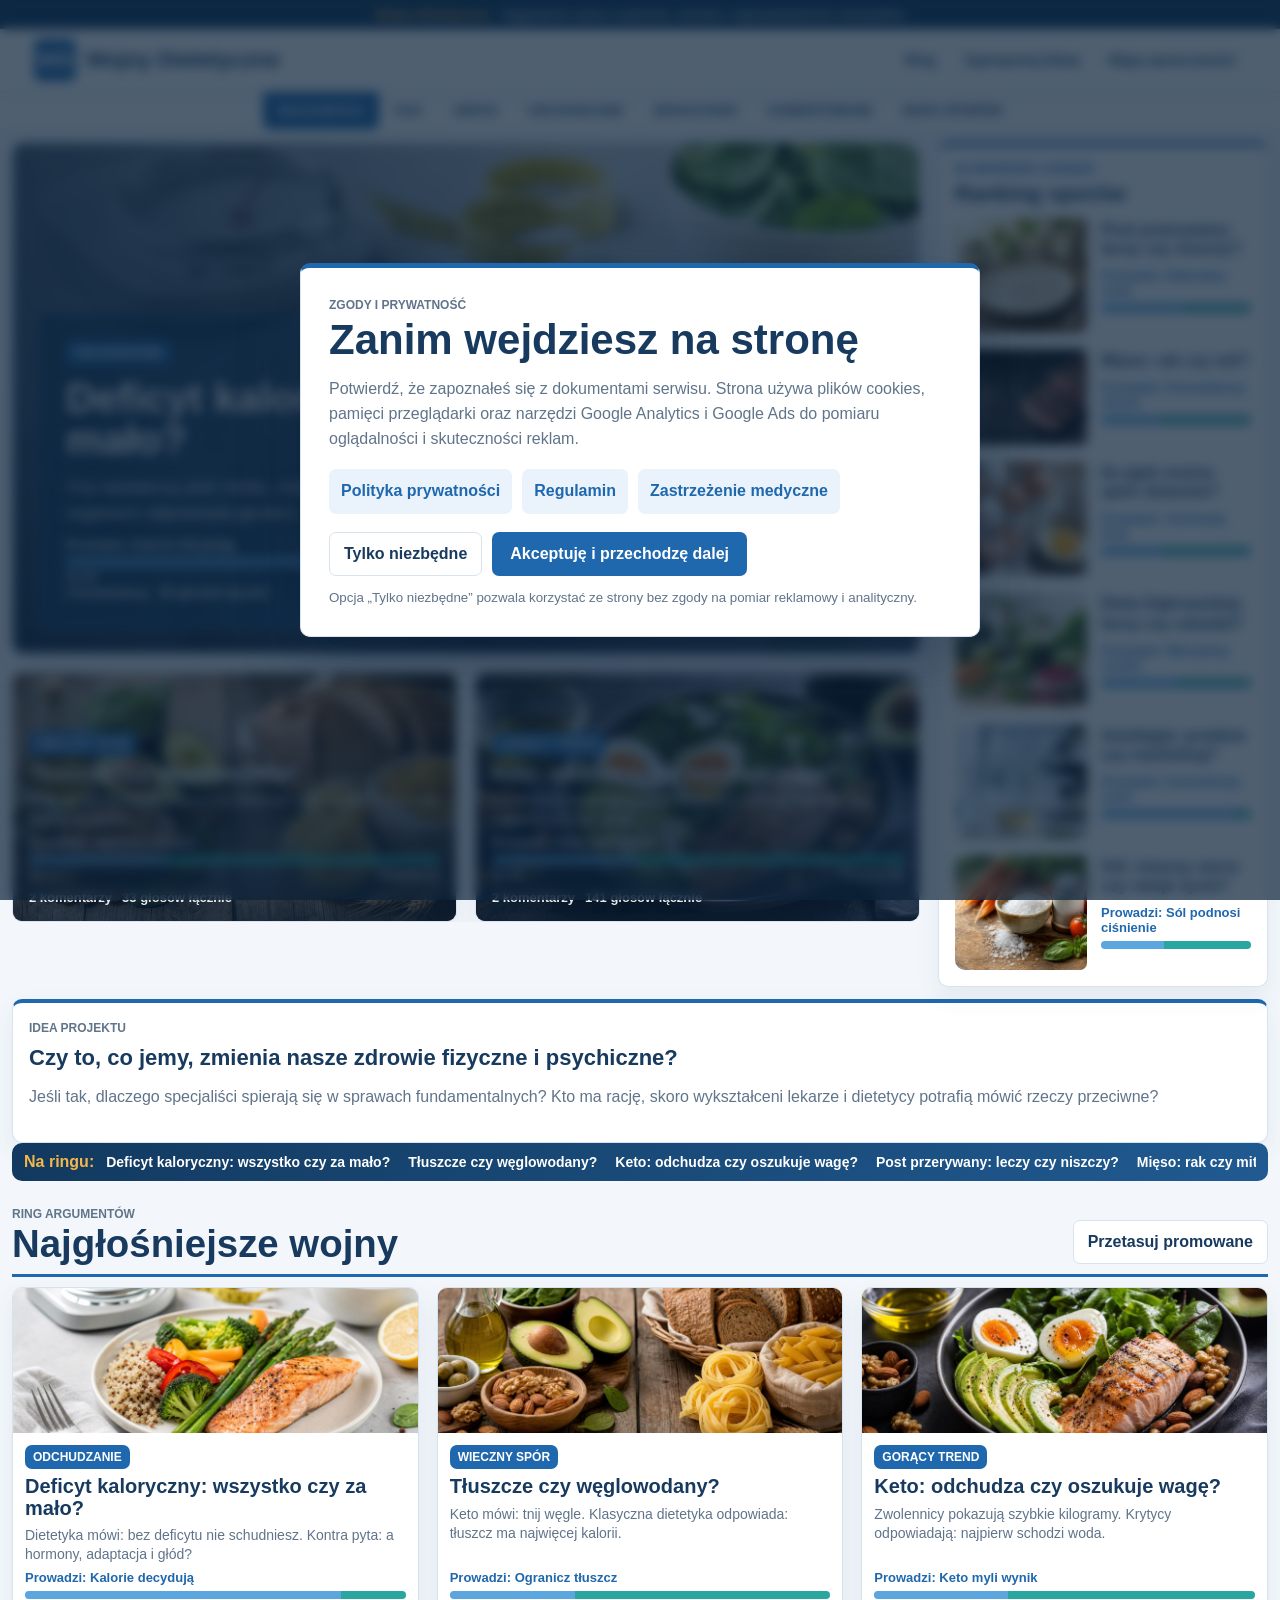
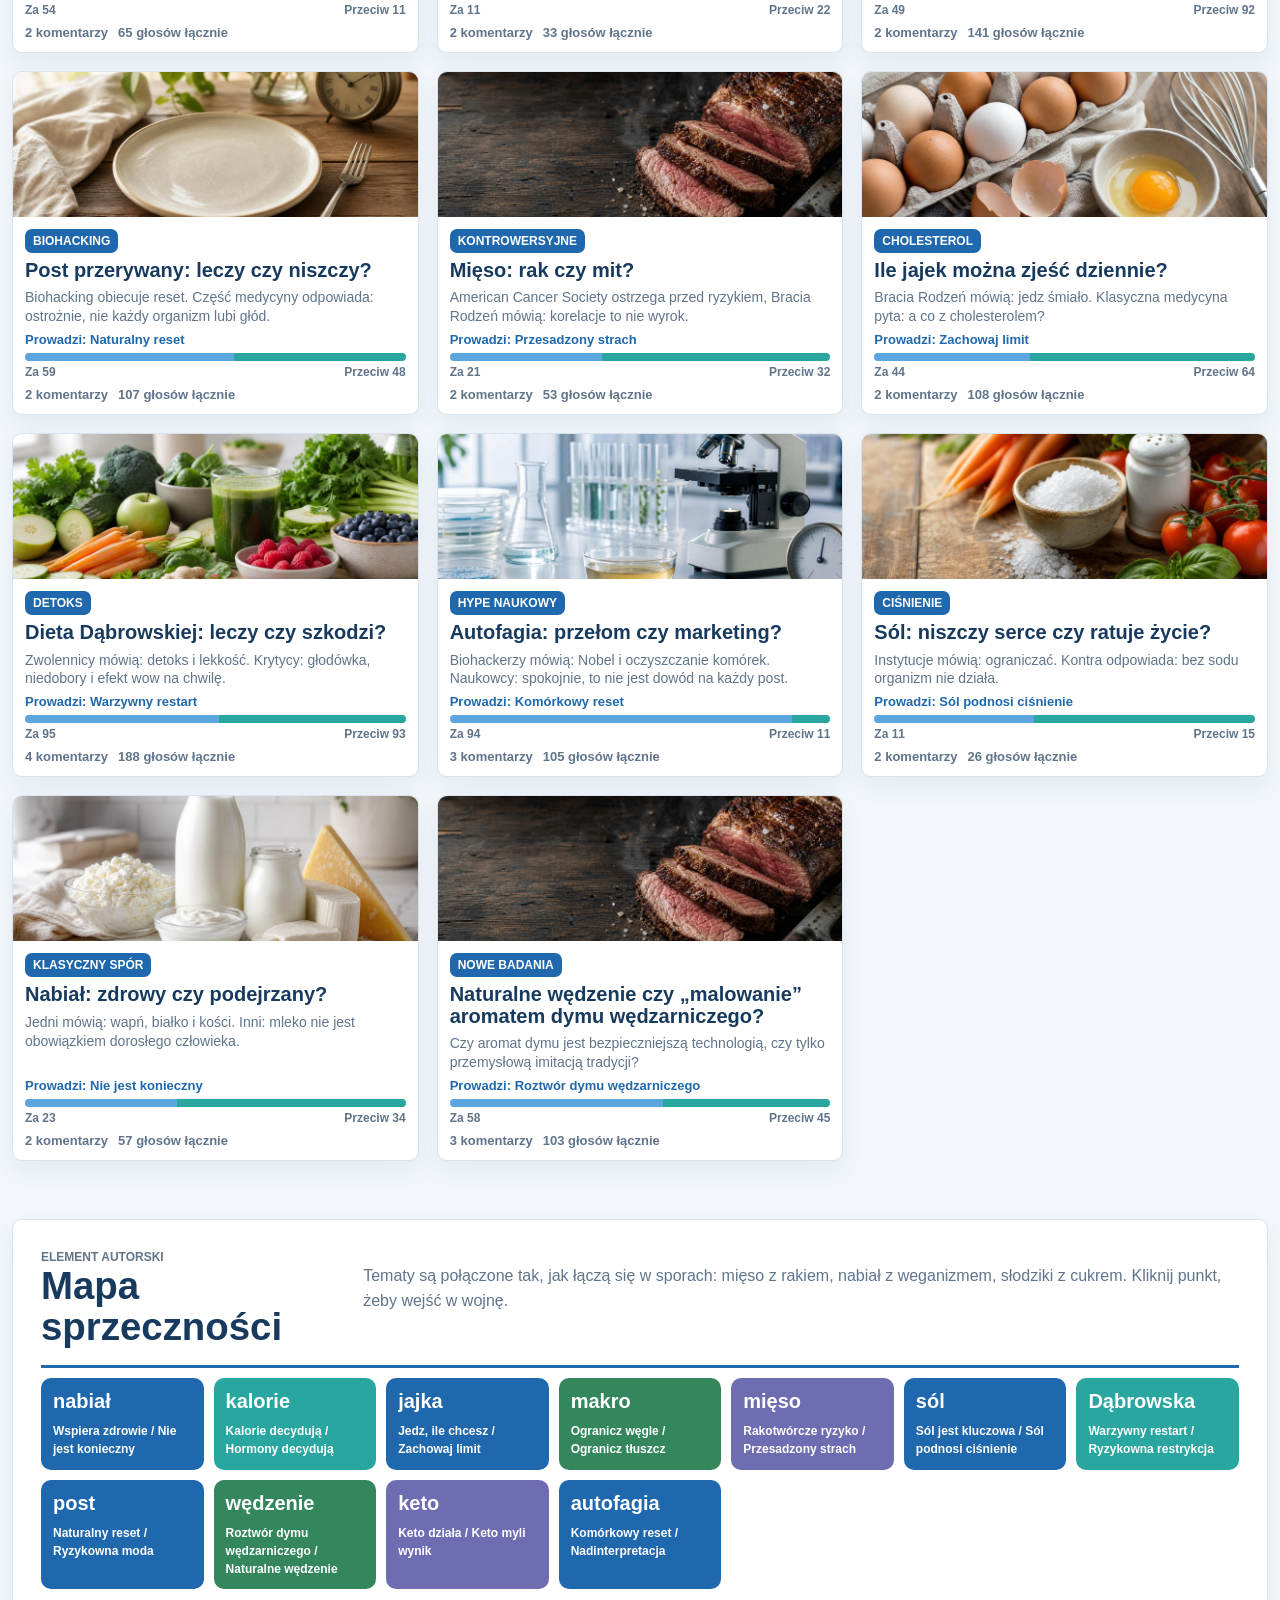
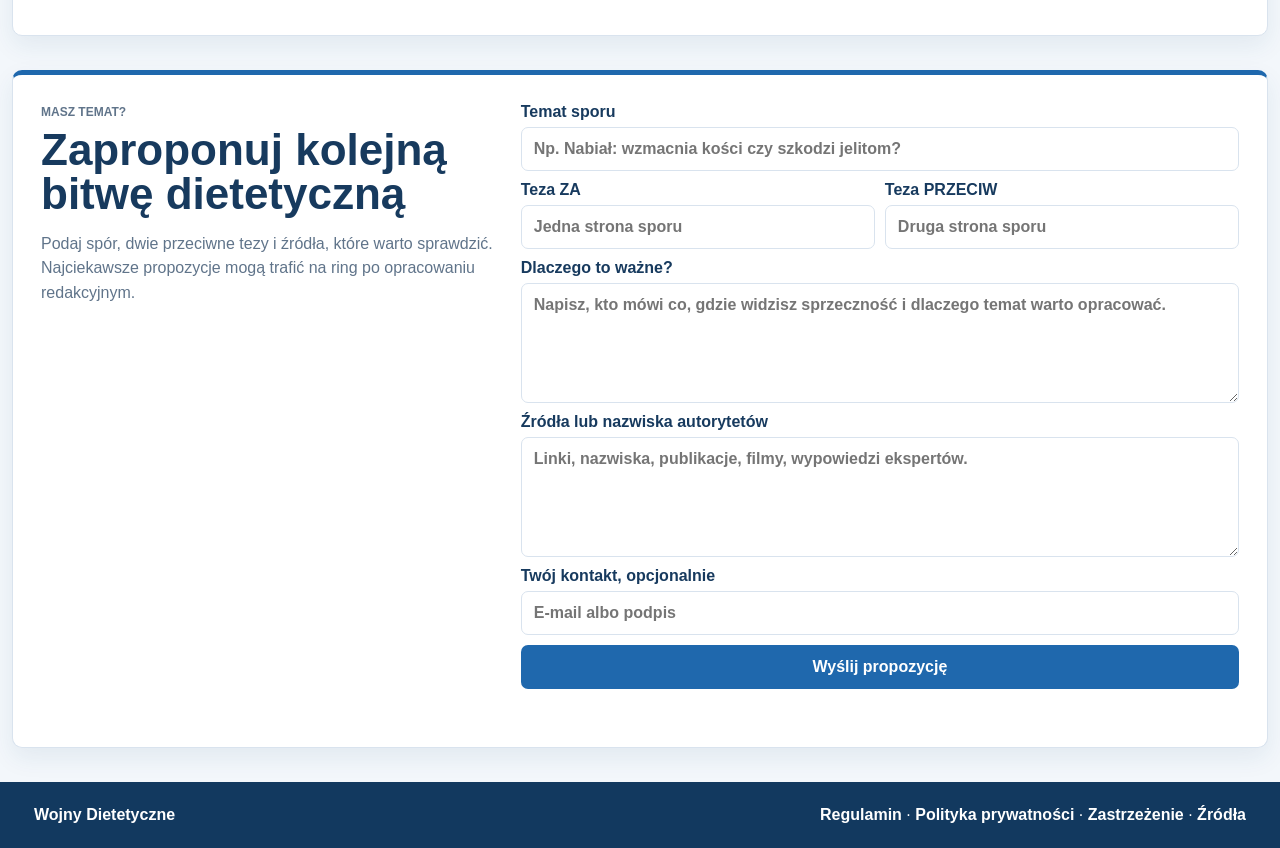
==== commit c0b95f72: "Add files via upload" ====
--- a/index.html
+++ b/index.html
@@ -11,7 +11,7 @@
   <meta property="og:type" content="website">
   <meta property="og:url" content="https://wojnydietetyczne.pl/">
   <link rel="icon" href="favicon.svg" type="image/svg+xml">
-  <link rel="stylesheet" href="styles.css?v=202605061145">
+  <link rel="stylesheet" href="styles.css?v=202605061205">
 </head>
 <body>
   <div class="info-strip">
@@ -137,6 +137,6 @@
 
   <script src="data.js?v=202605061130" charset="utf-8"></script>
   <script src="app.js?v=202605061130" charset="utf-8"></script>
-  <script src="analytics.js?v=202605061130" charset="utf-8"></script>
+  <script src="analytics.js?v=202605061205" charset="utf-8"></script>
 </body>
 </html>
--- a/styles.css
+++ b/styles.css
@@ -1537,12 +1537,21 @@
   font-weight: 900;
 }
 
+.consent-locked,
+.consent-locked body {
+  overflow: hidden;
+}
+
+.cookie-consent,
+.cookie-consent-modal {
+  position: fixed;
+  z-index: 1000;
+}
+
 .cookie-consent {
-  position: fixed;
   left: 18px;
   right: 18px;
   bottom: 18px;
-  z-index: 1000;
   display: grid;
   grid-template-columns: minmax(0, 1fr) auto;
   gap: 18px;
@@ -1580,6 +1589,63 @@
   gap: 10px;
   align-items: center;
   white-space: nowrap;
+}
+
+.cookie-consent-modal {
+  inset: 0;
+  display: grid;
+  place-items: center;
+  padding: 20px;
+  background: rgba(12, 34, 58, .72);
+  backdrop-filter: blur(6px);
+}
+
+.cookie-consent-card {
+  width: min(100%, 680px);
+  padding: 28px;
+  background: white;
+  border: 1px solid var(--line);
+  border-top: 5px solid var(--blue);
+  border-radius: var(--radius);
+  box-shadow: 0 22px 60px rgba(12, 34, 58, .28);
+}
+
+.cookie-consent-card h2 {
+  margin: 4px 0 12px;
+  color: var(--ink);
+  font-size: clamp(28px, 4vw, 42px);
+  line-height: 1;
+}
+
+.cookie-consent-card p {
+  color: var(--muted);
+  line-height: 1.55;
+}
+
+.cookie-links {
+  display: flex;
+  flex-wrap: wrap;
+  gap: 10px;
+  margin: 18px 0;
+}
+
+.cookie-links a {
+  padding: 10px 12px;
+  color: var(--blue);
+  background: var(--soft-blue);
+  border-radius: var(--radius-small);
+  font-weight: 900;
+}
+
+.cookie-consent-card .cookie-actions {
+  margin-top: 18px;
+}
+
+.cookie-consent-card small {
+  display: block;
+  margin-top: 12px;
+  color: var(--muted);
+  line-height: 1.45;
 }
 
 .legal-page {
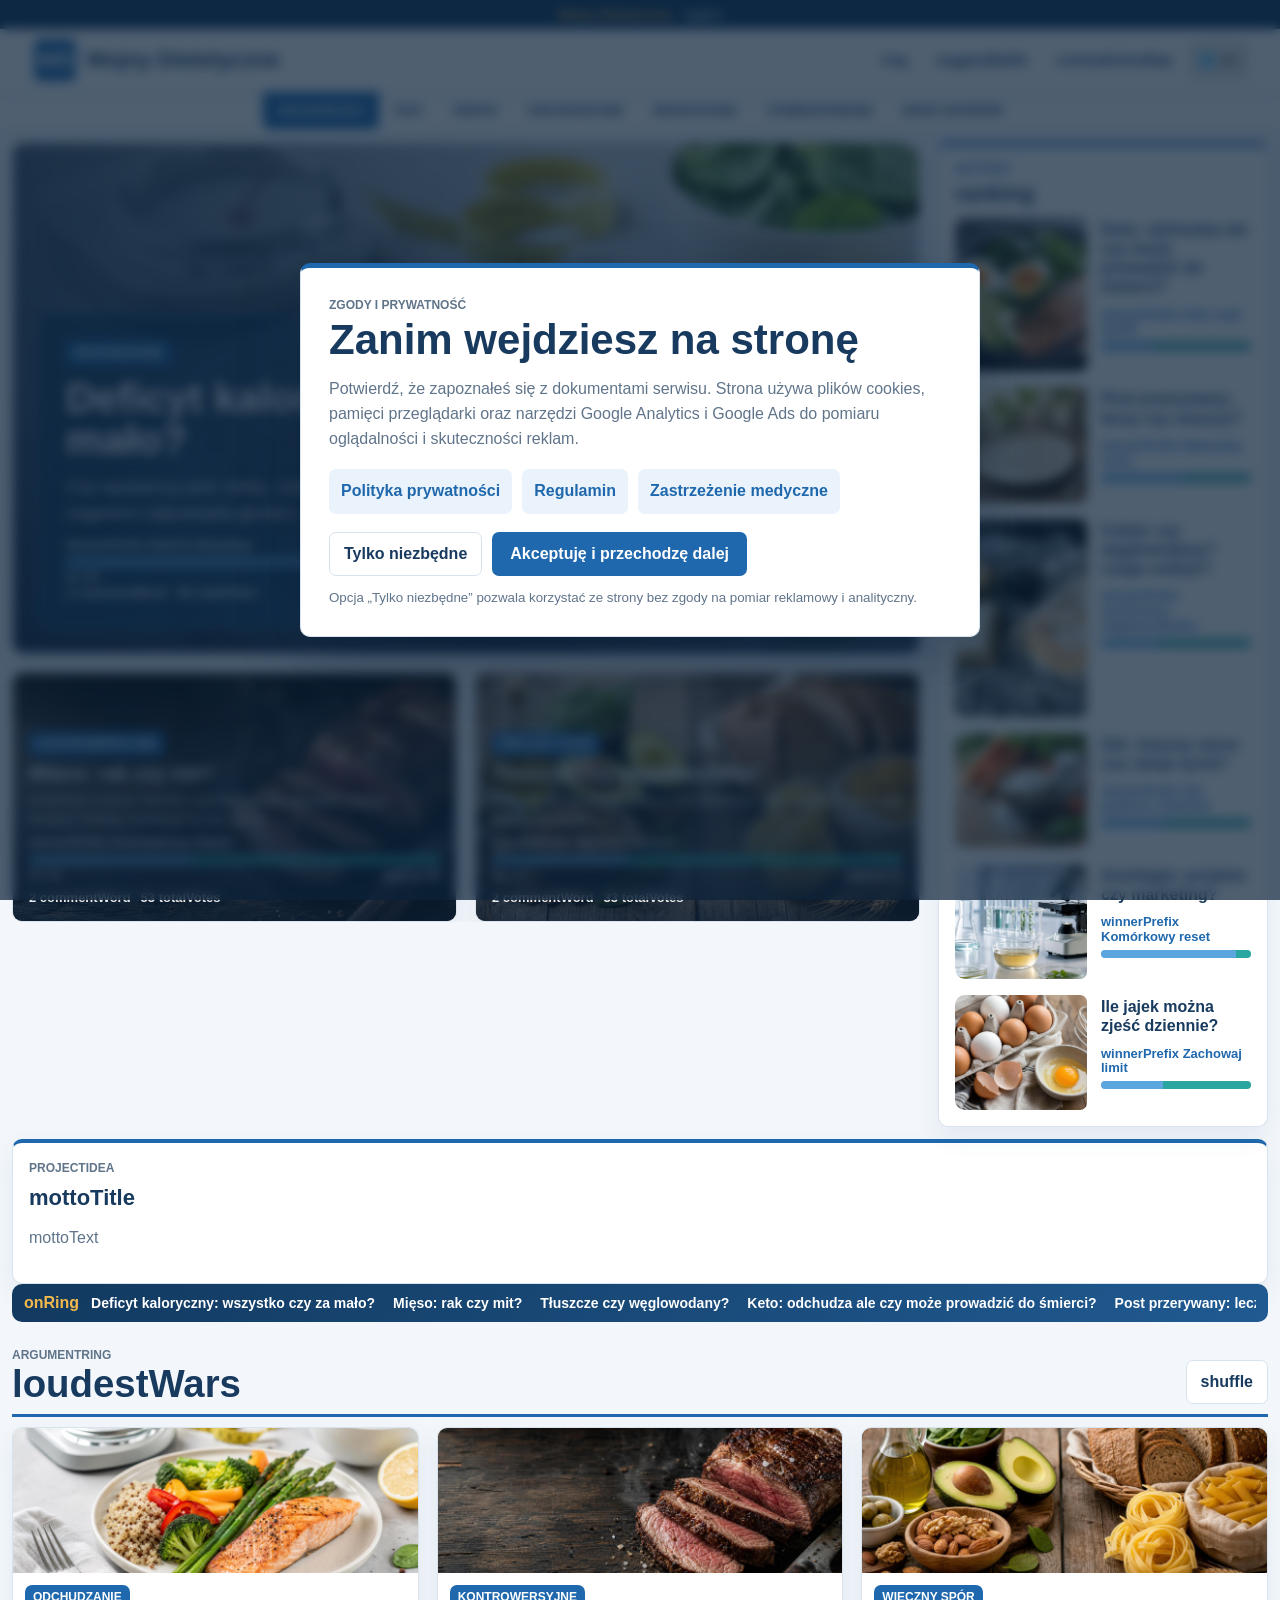
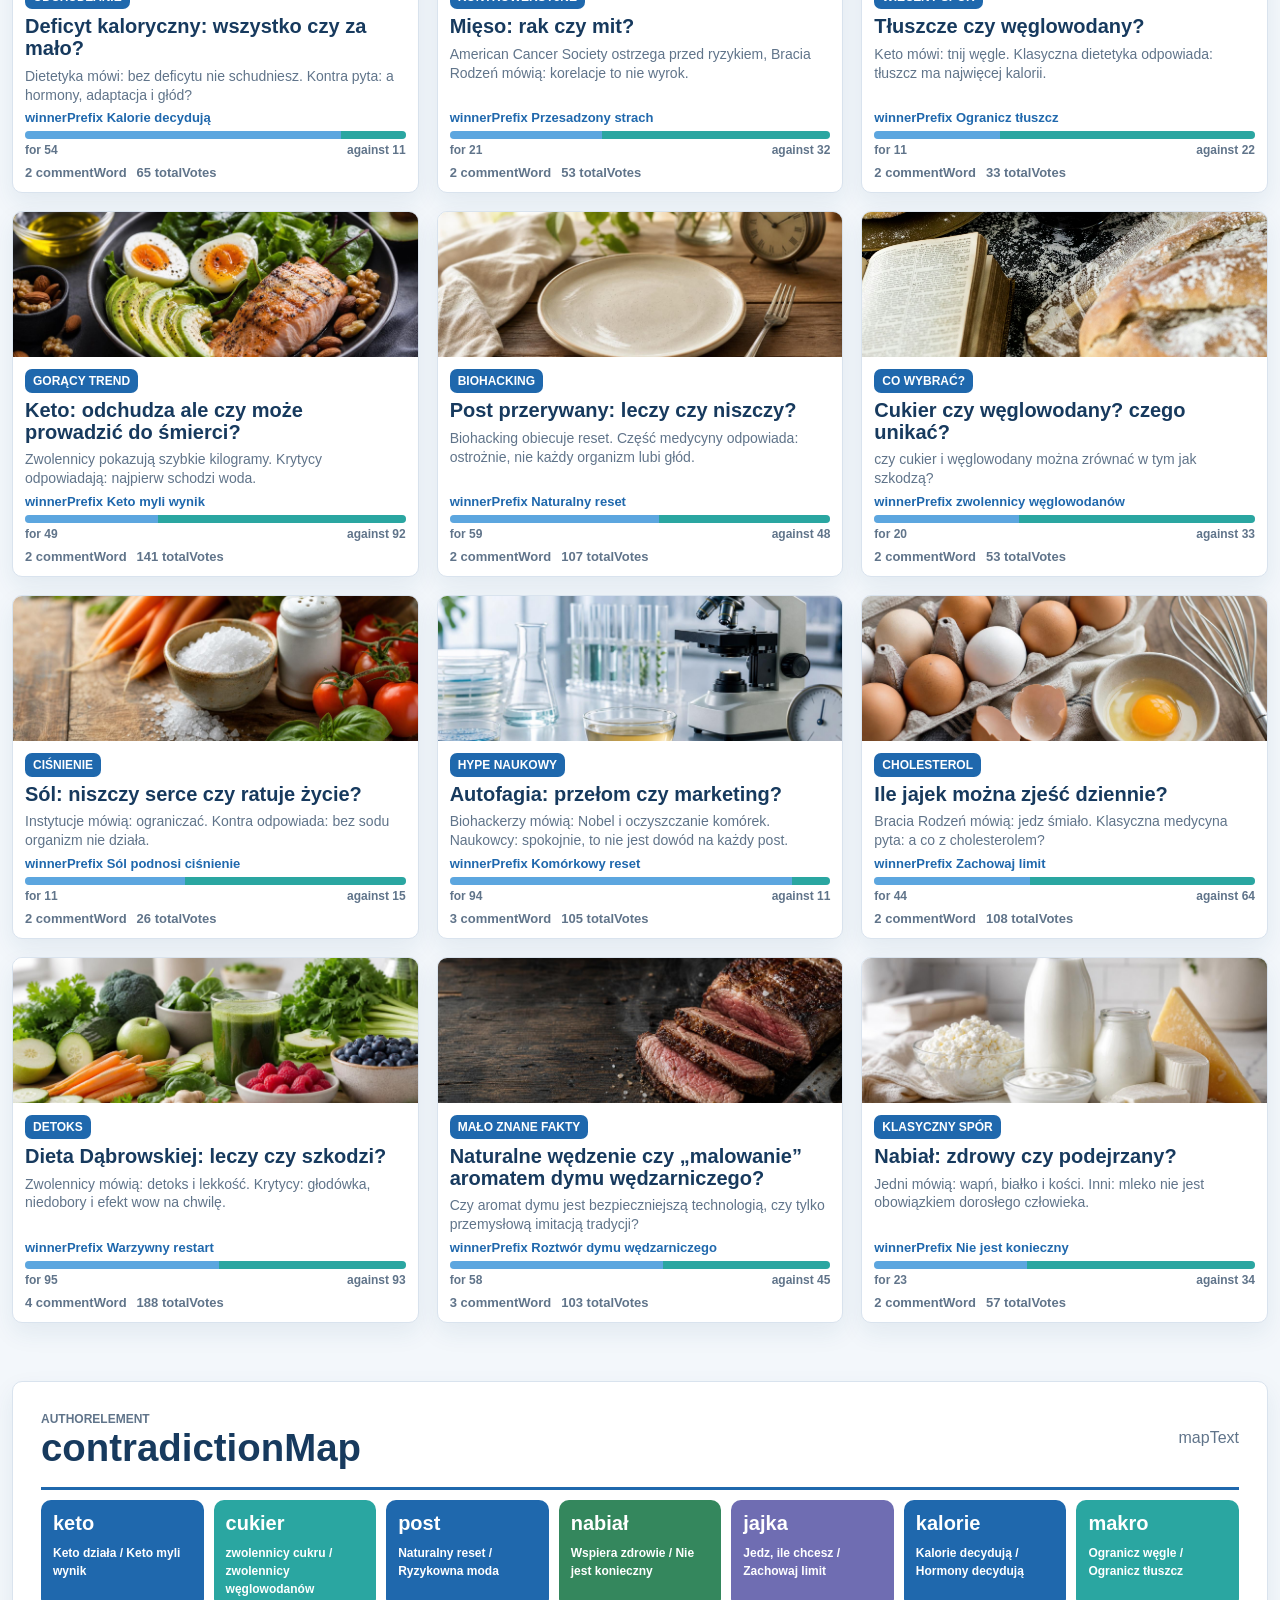
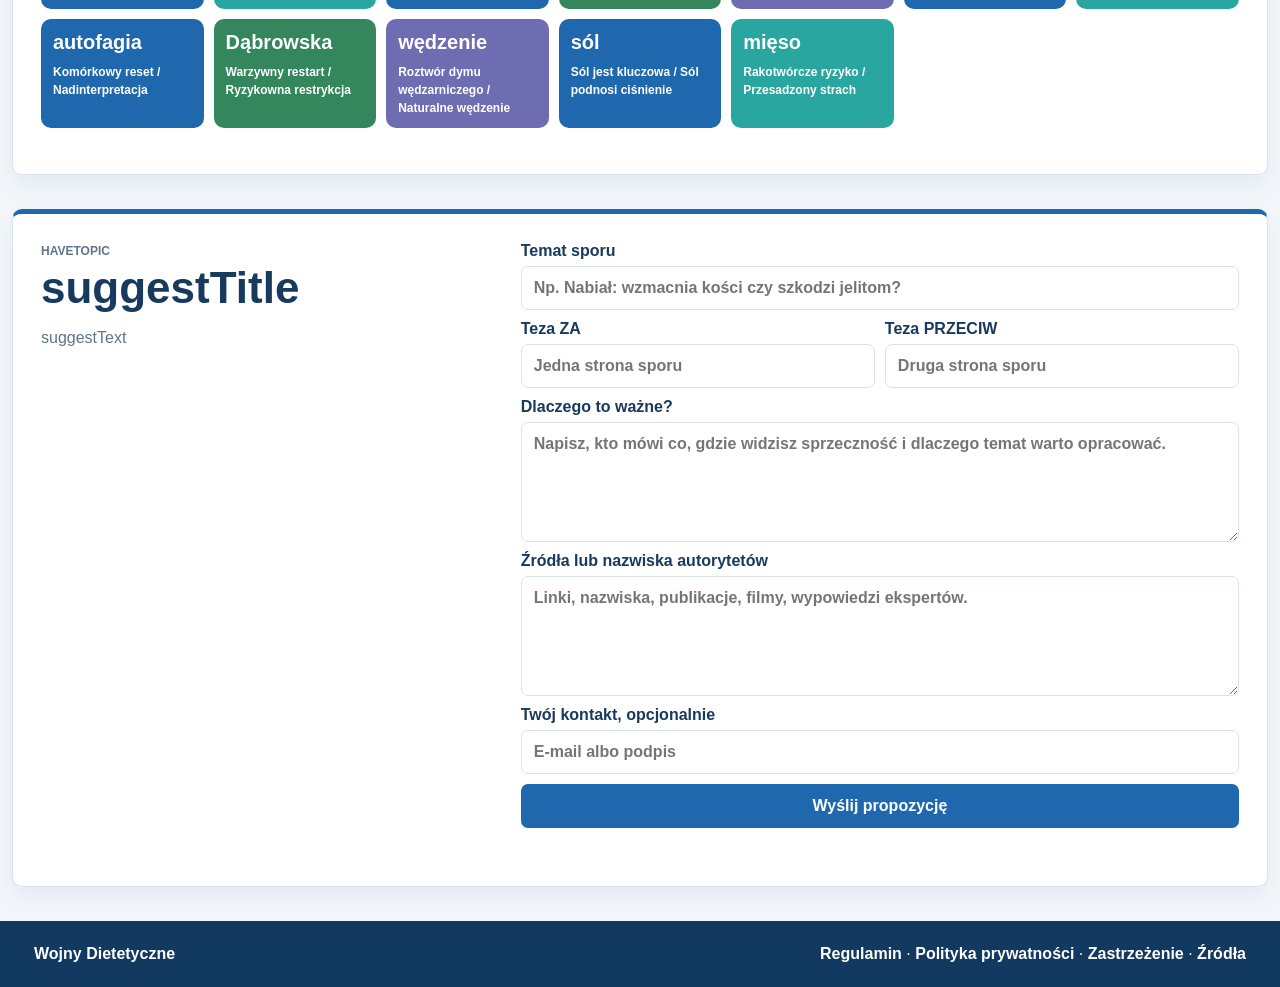
==== commit 0199e3ee: "Auto sync editor changes 2026-05-07 17:17:29" ====
--- a/index.html
+++ b/index.html
@@ -16,7 +16,7 @@
 <body>
   <div class="info-strip">
     <strong>Wojny Dietetyczne</strong>
-    <span>Najgorętsze spory o jedzenie, zdrowie i odpowiedzialność autorytetów</span>
+    <span data-i18n="tagline">Najgorętsze spory o jedzenie, zdrowie i odpowiedzialność autorytetów</span>
   </div>
   <header class="topbar">
     <a class="brand" href="index.html">
@@ -24,19 +24,20 @@
       <span>Wojny Dietetyczne</span>
     </a>
     <nav class="nav">
-      <a href="#ring">Ring</a>
-      <a href="#zaproponuj">Zaproponuj bitwę</a>
-      <a href="#mapa">Mapa sprzeczności</a>
+      <a href="#ring" data-lang-href data-i18n="ring">Ring</a>
+      <a href="#zaproponuj" data-lang-href data-i18n="suggestBattle">Zaproponuj bitwę</a>
+      <a href="#mapa" data-lang-href data-i18n="contradictionMap">Mapa sprzeczności</a>
+      <button class="language-toggle" id="languageToggle" type="button">🌐 EN</button>
     </nav>
   </header>
   <nav class="category-nav" aria-label="Kategorie">
-    <a href="#ring">Wiadomości</a>
-    <a href="#ring">Rak</a>
-    <a href="#ring">Serce</a>
-    <a href="#ring">Odchudzanie</a>
-    <a href="#ring">Biohacking</a>
-    <a href="#ring">Komentowane</a>
-    <a href="#mapa">Mapa sporów</a>
+    <a href="#ring" data-lang-href>Wiadomości</a>
+    <a href="#ring" data-lang-href>Rak</a>
+    <a href="#ring" data-lang-href>Serce</a>
+    <a href="#ring" data-lang-href>Odchudzanie</a>
+    <a href="#ring" data-lang-href>Biohacking</a>
+    <a href="#ring" data-lang-href>Komentowane</a>
+    <a href="#mapa" data-lang-href>Mapa sporów</a>
   </nav>
 
   <main>
@@ -47,30 +48,30 @@
       </div>
       <aside class="right-rail">
         <section class="ranking-box">
-          <p class="eyebrow">Najbardziej gorące</p>
-          <h2>Ranking sporów</h2>
+          <p class="eyebrow" data-i18n="hottest">Najbardziej gorące</p>
+          <h2 data-i18n="ranking">Ranking sporów</h2>
           <div id="rankingList"></div>
         </section>
       </aside>
     </section>
 
     <section class="motto home-motto">
-      <p class="eyebrow">Idea projektu</p>
-      <h1>Czy to, co jemy, zmienia nasze zdrowie fizyczne i psychiczne?</h1>
-      <p>Jeśli tak, dlaczego specjaliści spierają się w sprawach fundamentalnych? Kto ma rację, skoro wykształceni lekarze i dietetycy potrafią mówić rzeczy przeciwne?</p>
+      <p class="eyebrow" data-i18n="projectIdea">Idea projektu</p>
+      <h1 data-i18n="mottoTitle">Czy to, co jemy, zmienia nasze zdrowie fizyczne i psychiczne?</h1>
+      <p data-i18n="mottoText">Jeśli tak, dlaczego specjaliści spierają się w sprawach fundamentalnych? Kto ma rację, skoro wykształceni lekarze i dietetycy potrafią mówić rzeczy przeciwne?</p>
     </section>
 
     <section class="ticker" aria-label="Pasek tematów">
-      <span>Na ringu:</span>
+      <span data-i18n="onRing">Na ringu:</span>
       <div id="tickerItems"></div>
     </section>
 
     <section class="section-head" id="ring">
       <div>
-        <p class="eyebrow">Ring argumentów</p>
-        <h2>Najgłośniejsze wojny</h2>
+        <p class="eyebrow" data-i18n="argumentRing">Ring argumentów</p>
+        <h2 data-i18n="loudestWars">Najgłośniejsze wojny</h2>
       </div>
-      <button class="ghost-button" id="shuffleBtn" type="button">Przetasuj promowane</button>
+      <button class="ghost-button" id="shuffleBtn" type="button" data-i18n="shuffle">Przetasuj promowane</button>
     </section>
 
     <section class="news-layout">
@@ -85,19 +86,19 @@
     <section class="contradiction-map" id="mapa">
       <div class="section-head compact">
         <div>
-          <p class="eyebrow">Element autorski</p>
-          <h2>Mapa sprzeczności</h2>
+          <p class="eyebrow" data-i18n="authorElement">Element autorski</p>
+          <h2 data-i18n="contradictionMap">Mapa sprzeczności</h2>
         </div>
-        <p>Tematy są połączone tak, jak łączą się w sporach: mięso z rakiem, nabiał z weganizmem, słodziki z cukrem. Kliknij punkt, żeby wejść w wojnę.</p>
+        <p data-i18n="mapText">Tematy są połączone tak, jak łączą się w sporach: mięso z rakiem, nabiał z weganizmem, słodziki z cukrem. Kliknij punkt, żeby wejść w wojnę.</p>
       </div>
       <div class="map-canvas" id="mapCanvas"></div>
     </section>
 
     <section class="battle-proposal" id="zaproponuj">
       <div class="proposal-copy">
-        <p class="eyebrow">Masz temat?</p>
-        <h2>Zaproponuj kolejną bitwę dietetyczną</h2>
-        <p>Podaj spór, dwie przeciwne tezy i źródła, które warto sprawdzić. Najciekawsze propozycje mogą trafić na ring po opracowaniu redakcyjnym.</p>
+        <p class="eyebrow" data-i18n="haveTopic">Masz temat?</p>
+        <h2 data-i18n="suggestTitle">Zaproponuj kolejną bitwę dietetyczną</h2>
+        <p data-i18n="suggestText">Podaj spór, dwie przeciwne tezy i źródła, które warto sprawdzić. Najciekawsze propozycje mogą trafić na ring po opracowaniu redakcyjnym.</p>
       </div>
       <form class="proposal-form" name="propozycja-bitwy" method="POST" data-netlify="true" netlify-honeypot="bot-field">
         <input type="hidden" name="form-name" value="propozycja-bitwy">
@@ -136,7 +137,8 @@
   </footer>
 
   <script src="data.js?v=202605061130" charset="utf-8"></script>
-  <script src="app.js?v=202605061130" charset="utf-8"></script>
+  <script src="translations.js?v=202605071210" charset="utf-8"></script>
+  <script src="app.js?v=202605071210" charset="utf-8"></script>
   <script src="analytics.js?v=202605061205" charset="utf-8"></script>
 </body>
 </html>
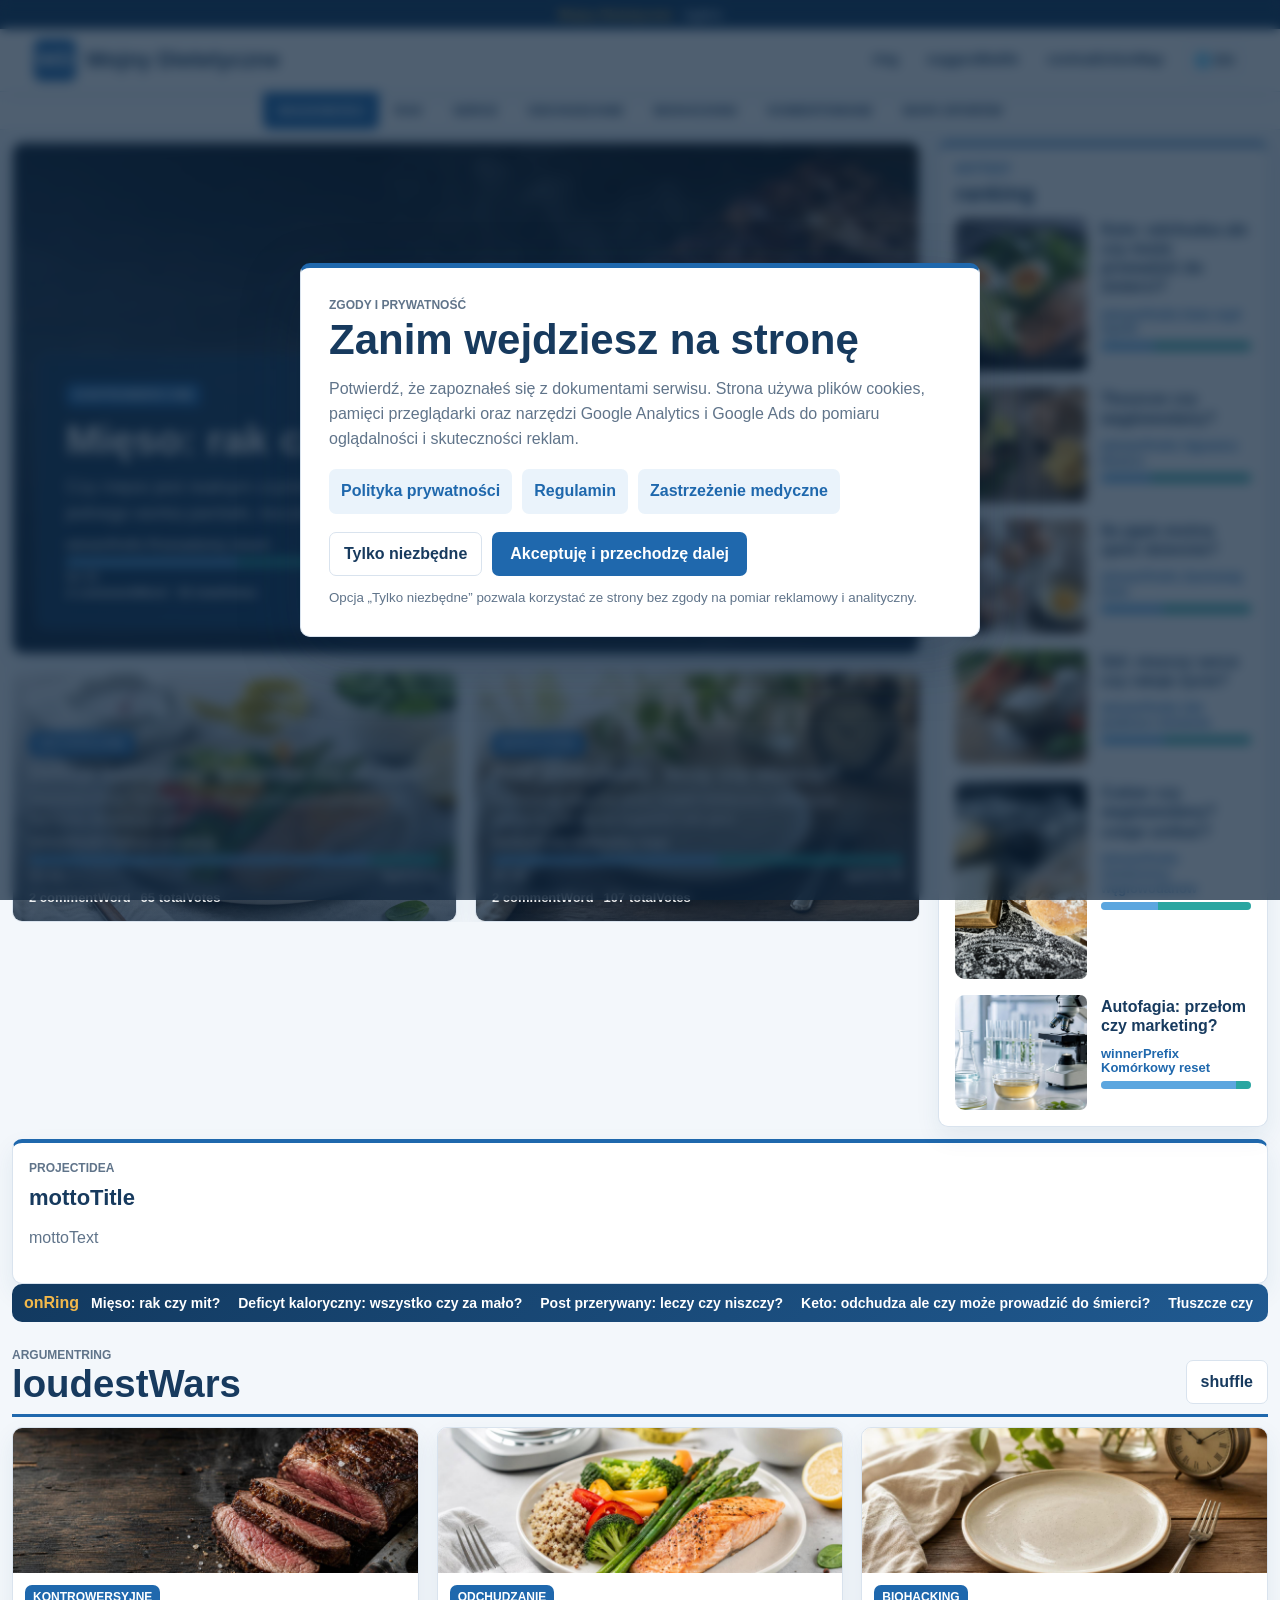
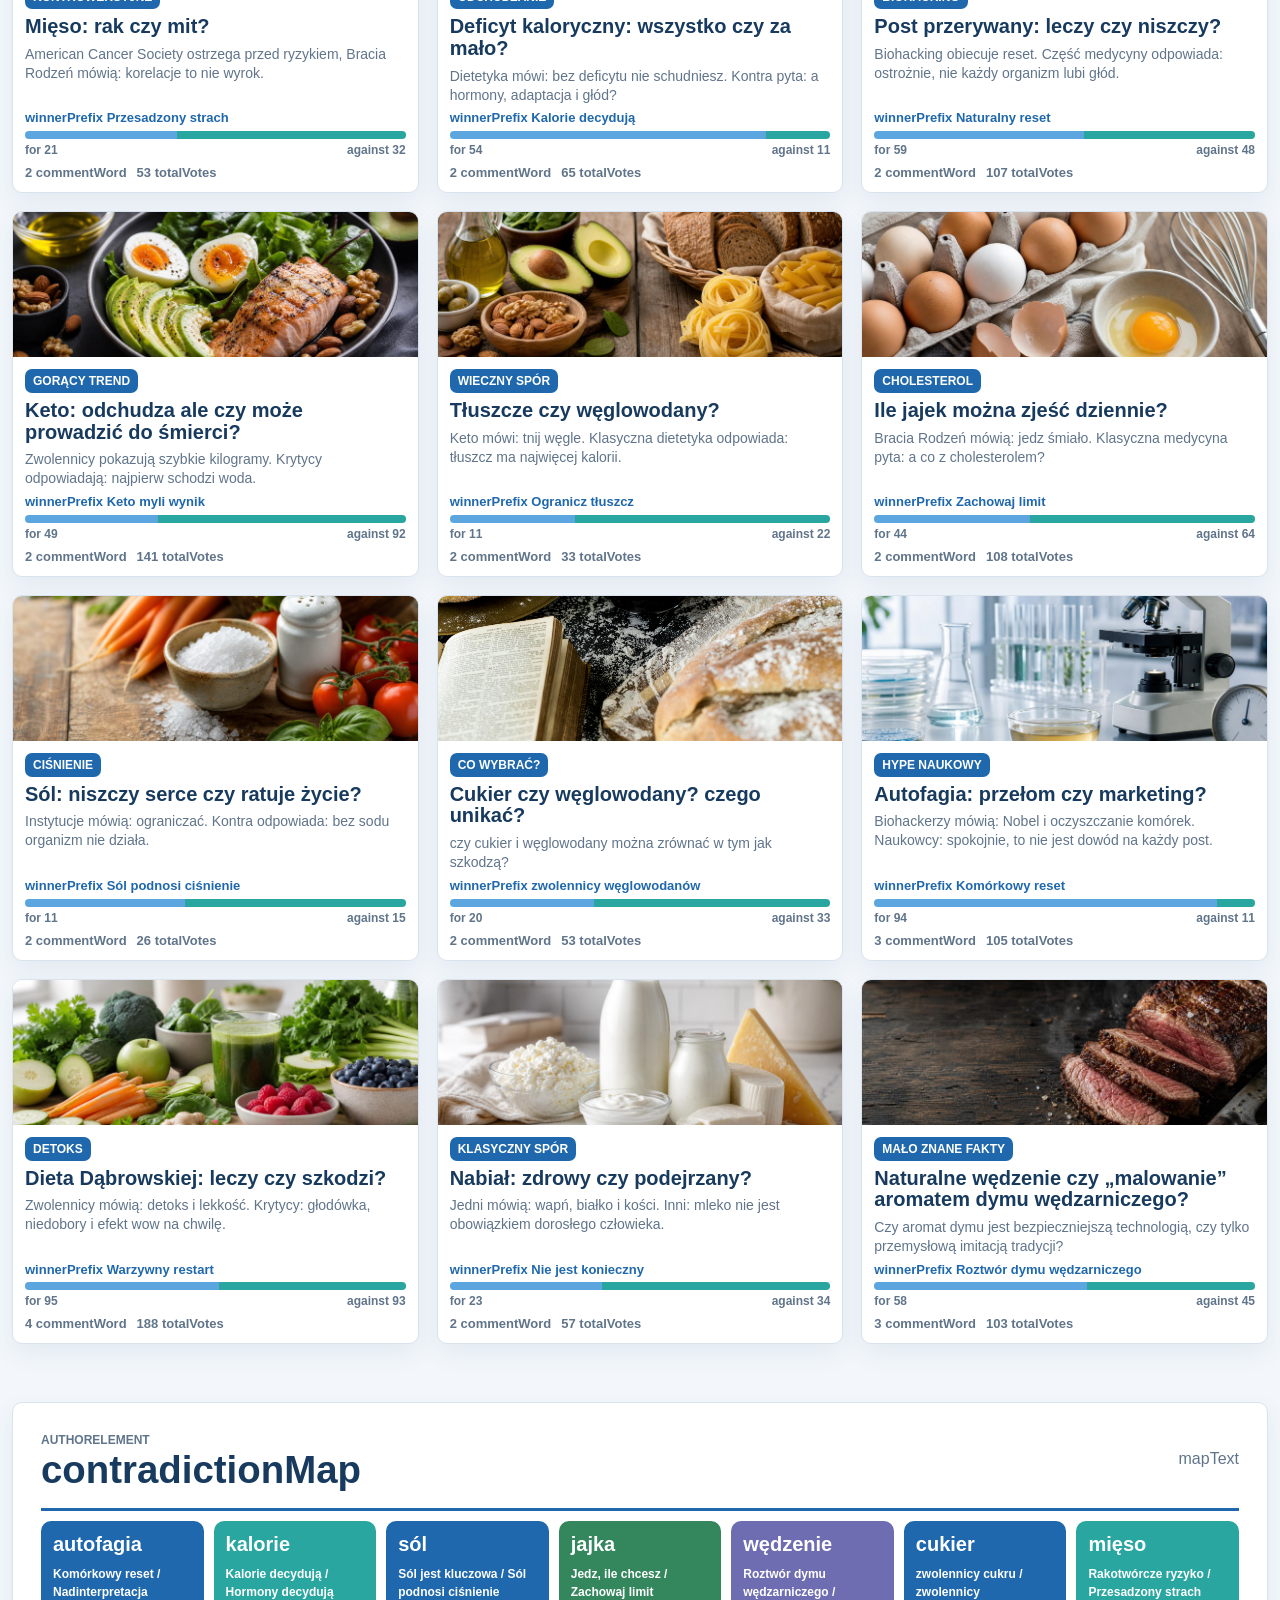
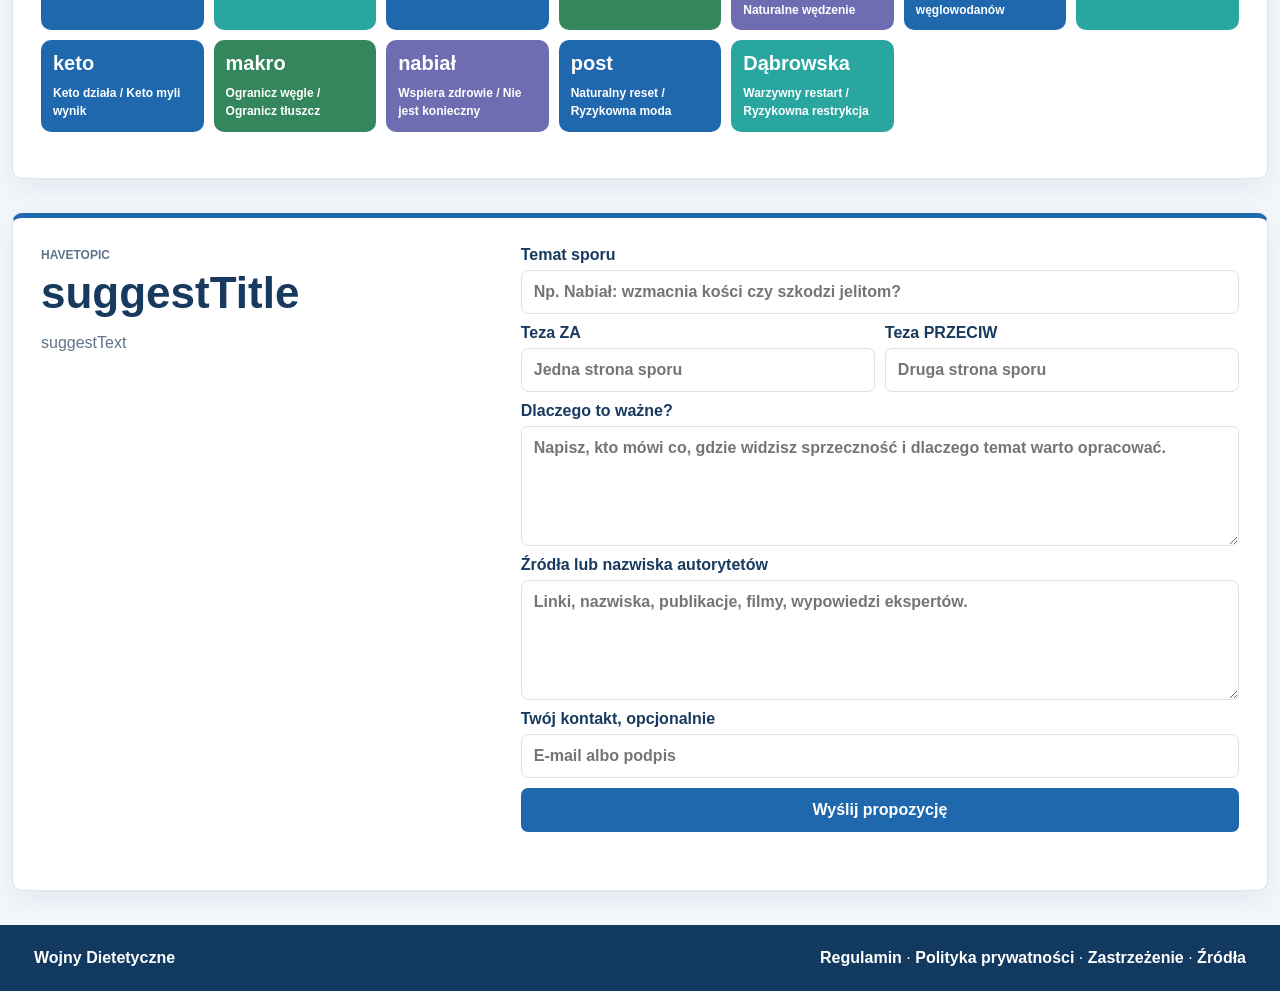
==== commit 1539482e: "Auto sync editor changes 2026-05-07 17:18:35" ====
--- a/index.html
+++ b/index.html
@@ -19,7 +19,7 @@
     <span data-i18n="tagline">Najgorętsze spory o jedzenie, zdrowie i odpowiedzialność autorytetów</span>
   </div>
   <header class="topbar">
-    <a class="brand" href="index.html">
+    <a class="brand" href="index.html" data-lang-href>
       <span class="brand-mark">WD</span>
       <span>Wojny Dietetyczne</span>
     </a>
@@ -80,7 +80,7 @@
       </div>
     </section>
     <div class="load-row">
-      <button class="primary-button" id="loadMoreBtn" type="button">Pokaż kolejne kafelki</button>
+      <button class="primary-button" id="loadMoreBtn" type="button" data-i18n="loadMore">Pokaż kolejne kafelki</button>
     </div>
 
     <section class="contradiction-map" id="mapa">
--- a/styles.css
+++ b/styles.css
@@ -99,6 +99,27 @@
   background: var(--soft-blue);
 }
 
+.language-toggle {
+  display: inline-flex;
+  align-items: center;
+  justify-content: center;
+  min-height: 36px;
+  padding: 8px 11px;
+  color: var(--navy);
+  background: #fff;
+  border: 1px solid var(--line);
+  border-radius: var(--radius-small);
+  font: inherit;
+  font-weight: 900;
+  cursor: pointer;
+}
+
+.language-toggle:hover {
+  color: #fff;
+  background: var(--blue);
+  border-color: var(--blue);
+}
+
 .category-nav {
   display: flex;
   justify-content: center;
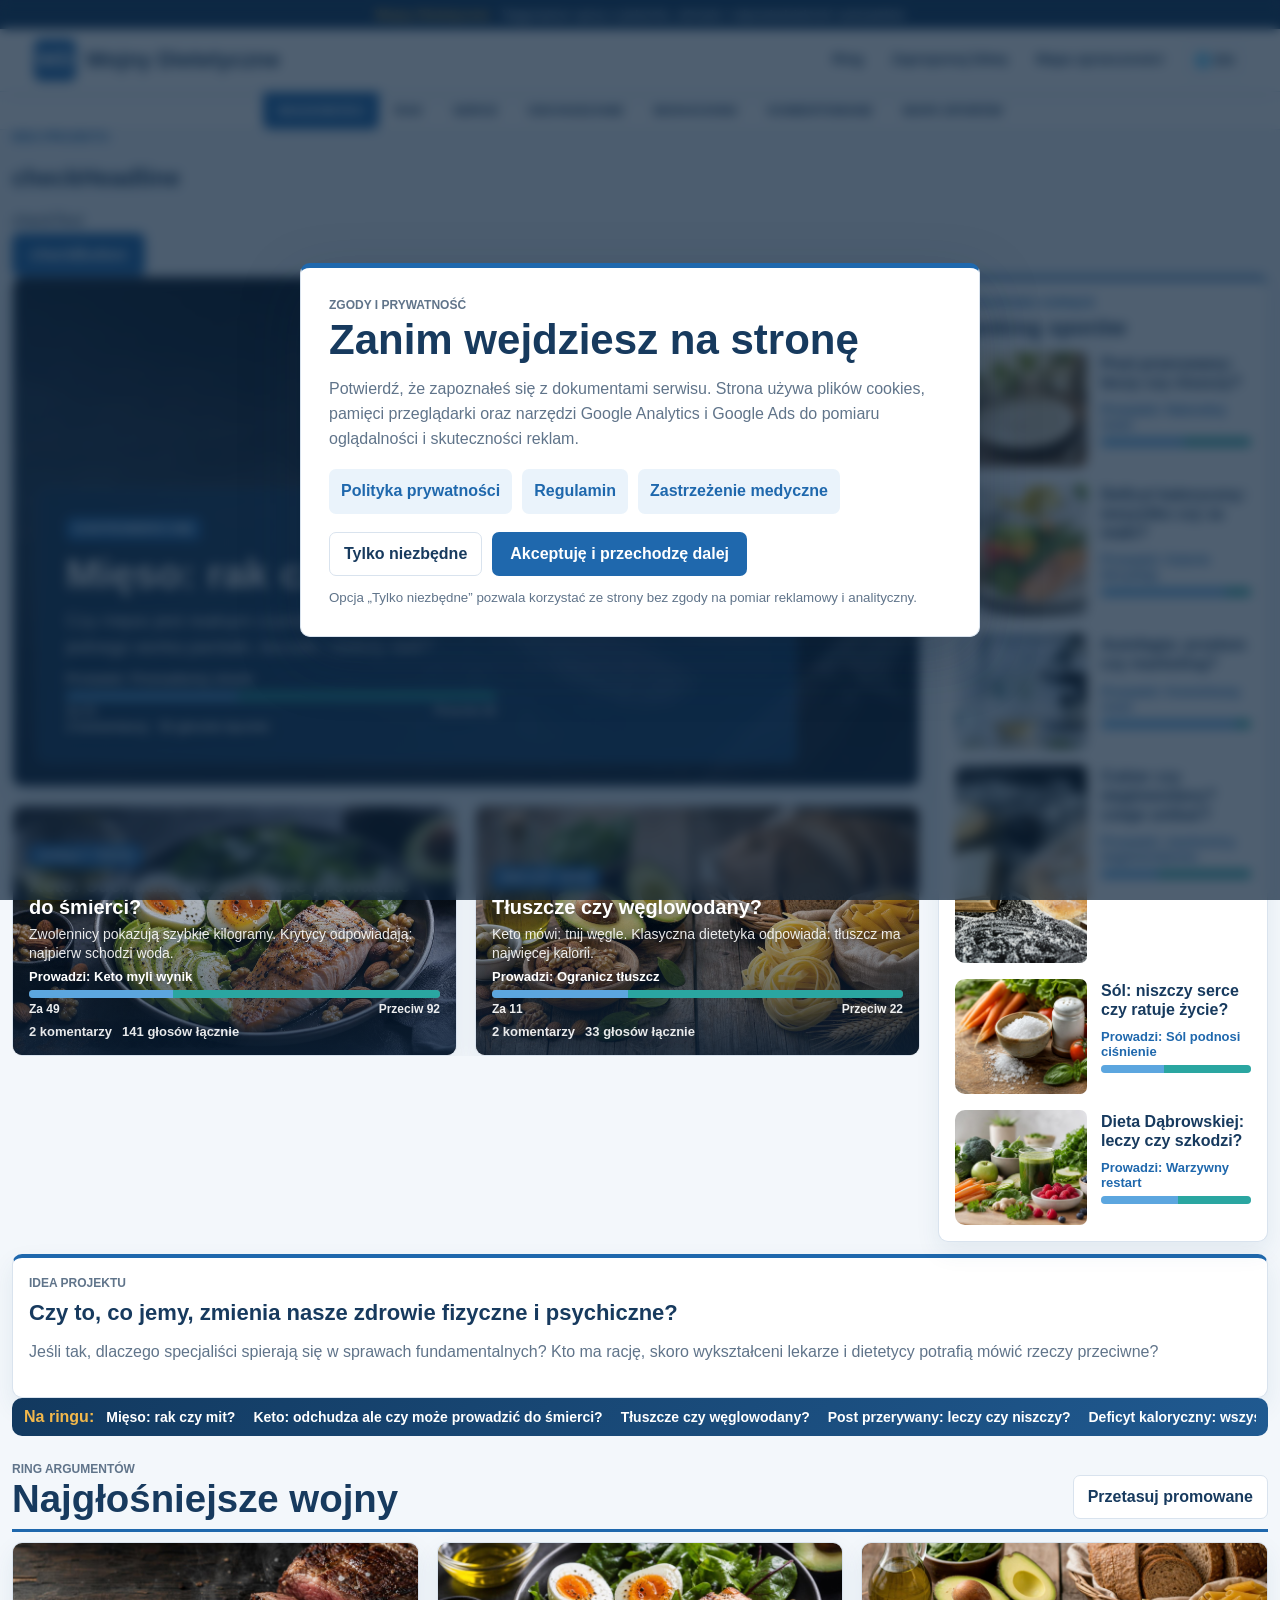
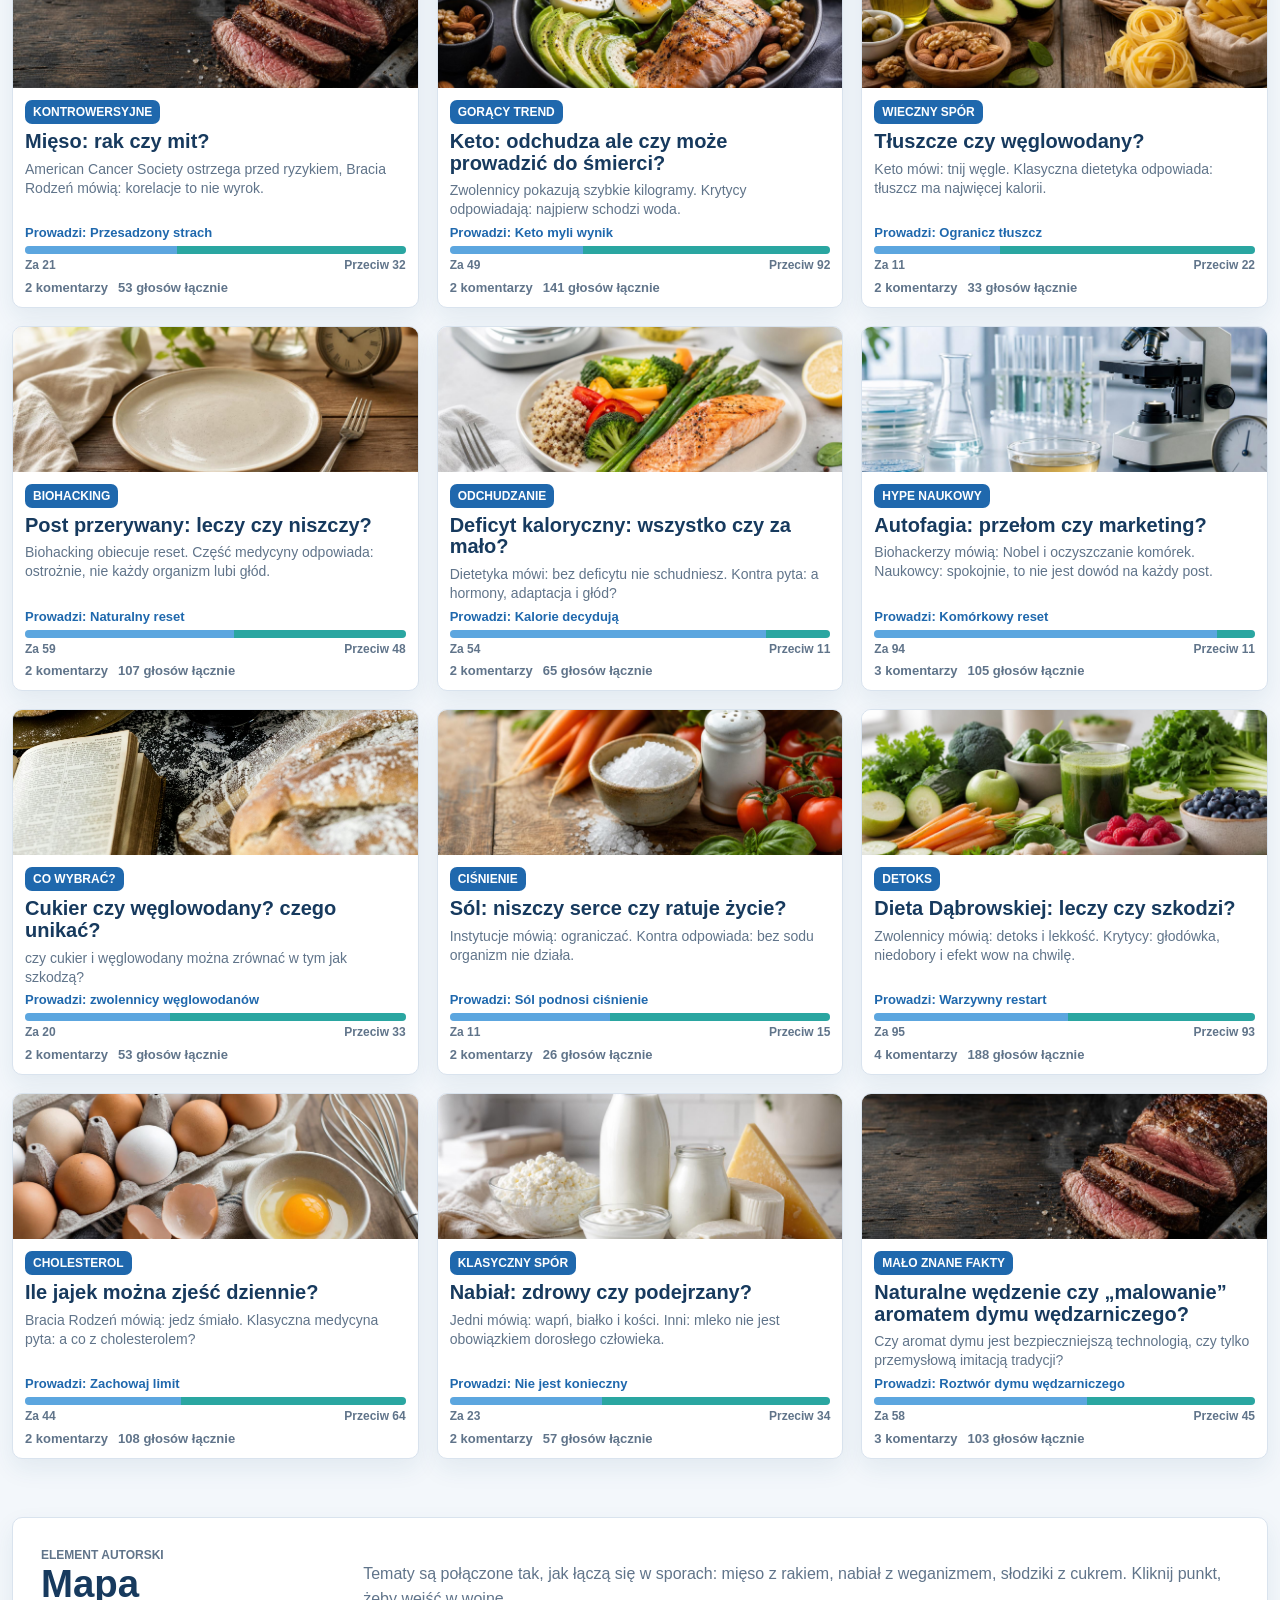
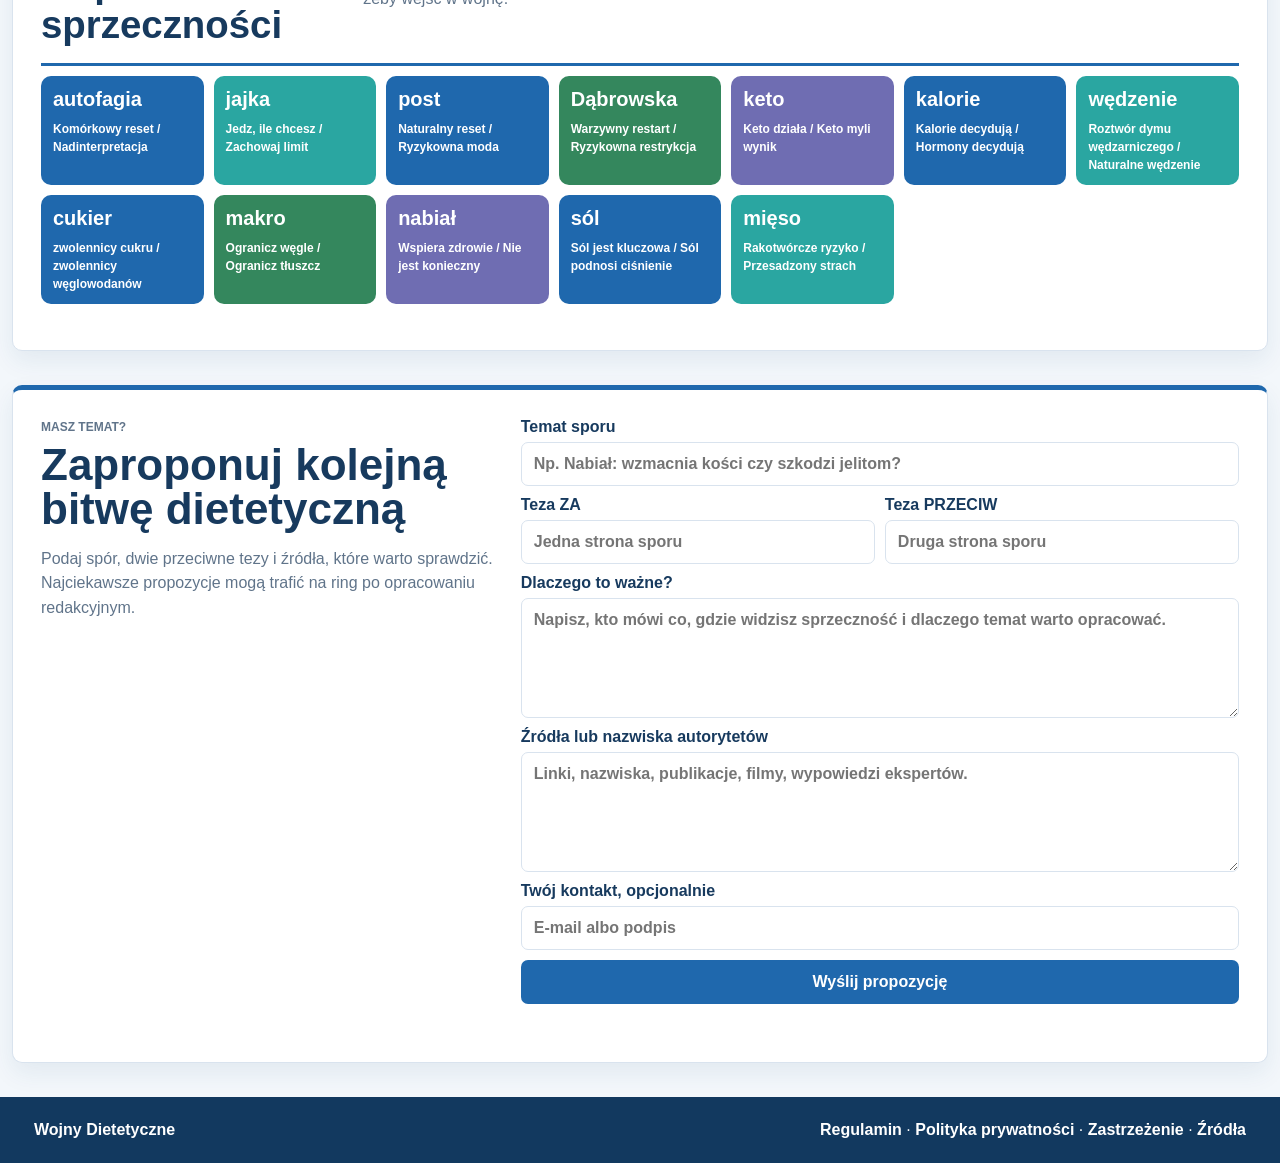
==== commit d5825fab: "Auto sync editor changes 2026-05-07 22:10:17" ====
--- a/index.html
+++ b/index.html
@@ -3,11 +3,11 @@
 <head>
   <meta charset="utf-8">
   <meta name="viewport" content="width=device-width, initial-scale=1">
-  <title>Wojny Dietetyczne - spory o dietę, keto, mięso, jajka i zdrowie</title>
-  <meta name="description" content="Wojny Dietetyczne to ring argumentów o jedzeniu: mięso a rak, keto, jajka, sól, post przerywany i dieta Dąbrowskiej. Sprawdź argumenty za i przeciw, źródła i głosy czytelników.">
+  <title>Wojny Dietetyczne - sprawdzamy ryzykowne tezy o jedzeniu</title>
+  <meta name="description" content="Wojny Dietetyczne sprawdzają ryzykowne tezy o diecie, zdrowiu i autorytetach. Zobacz argumenty za i przeciw, źródła, komentarze i krótkie werdykty.">
   <link rel="canonical" href="https://wojnydietetyczne.pl/">
-  <meta property="og:title" content="Wojny Dietetyczne - najgłośniejsze spory o jedzenie">
-  <meta property="og:description" content="Lekarze, dietetycy i influencerzy mówią sprzeczne rzeczy. Zobacz argumenty za i przeciw oraz źródła.">
+  <meta property="og:title" content="Wojny Dietetyczne - nie ufaj diecie bez drugiej strony">
+  <meta property="og:description" content="Sprawdzamy, gdzie kończy się wiedza, a zaczyna pewność bez pokrycia. Dieta, zdrowie, źródła i ryzyko po latach.">
   <meta property="og:type" content="website">
   <meta property="og:url" content="https://wojnydietetyczne.pl/">
   <link rel="icon" href="favicon.svg" type="image/svg+xml">
@@ -41,6 +41,15 @@
   </nav>
 
   <main>
+    <section class="claim-check-hero">
+      <div>
+        <p class="eyebrow" data-i18n="projectIdea">Po co ta strona?</p>
+        <h1 data-i18n="checkHeadline">Które porady dietetyczne mogą kosztować zdrowie po latach?</h1>
+        <p data-i18n="checkText">Nie rozstrzygamy wszystkiego jednym hasłem. Oddzielamy mocne dowody od opinii, krótkoterminowe efekty od długoterminowego ryzyka i produkt świeży od przetworzonego.</p>
+      </div>
+      <a class="primary-button" href="#ring" data-lang-href data-i18n="checkButton">Sprawdź najgorętsze tezy</a>
+    </section>
+
     <section class="hero-news">
       <div class="hero-main">
         <article class="lead-story" id="leadStory"></article>
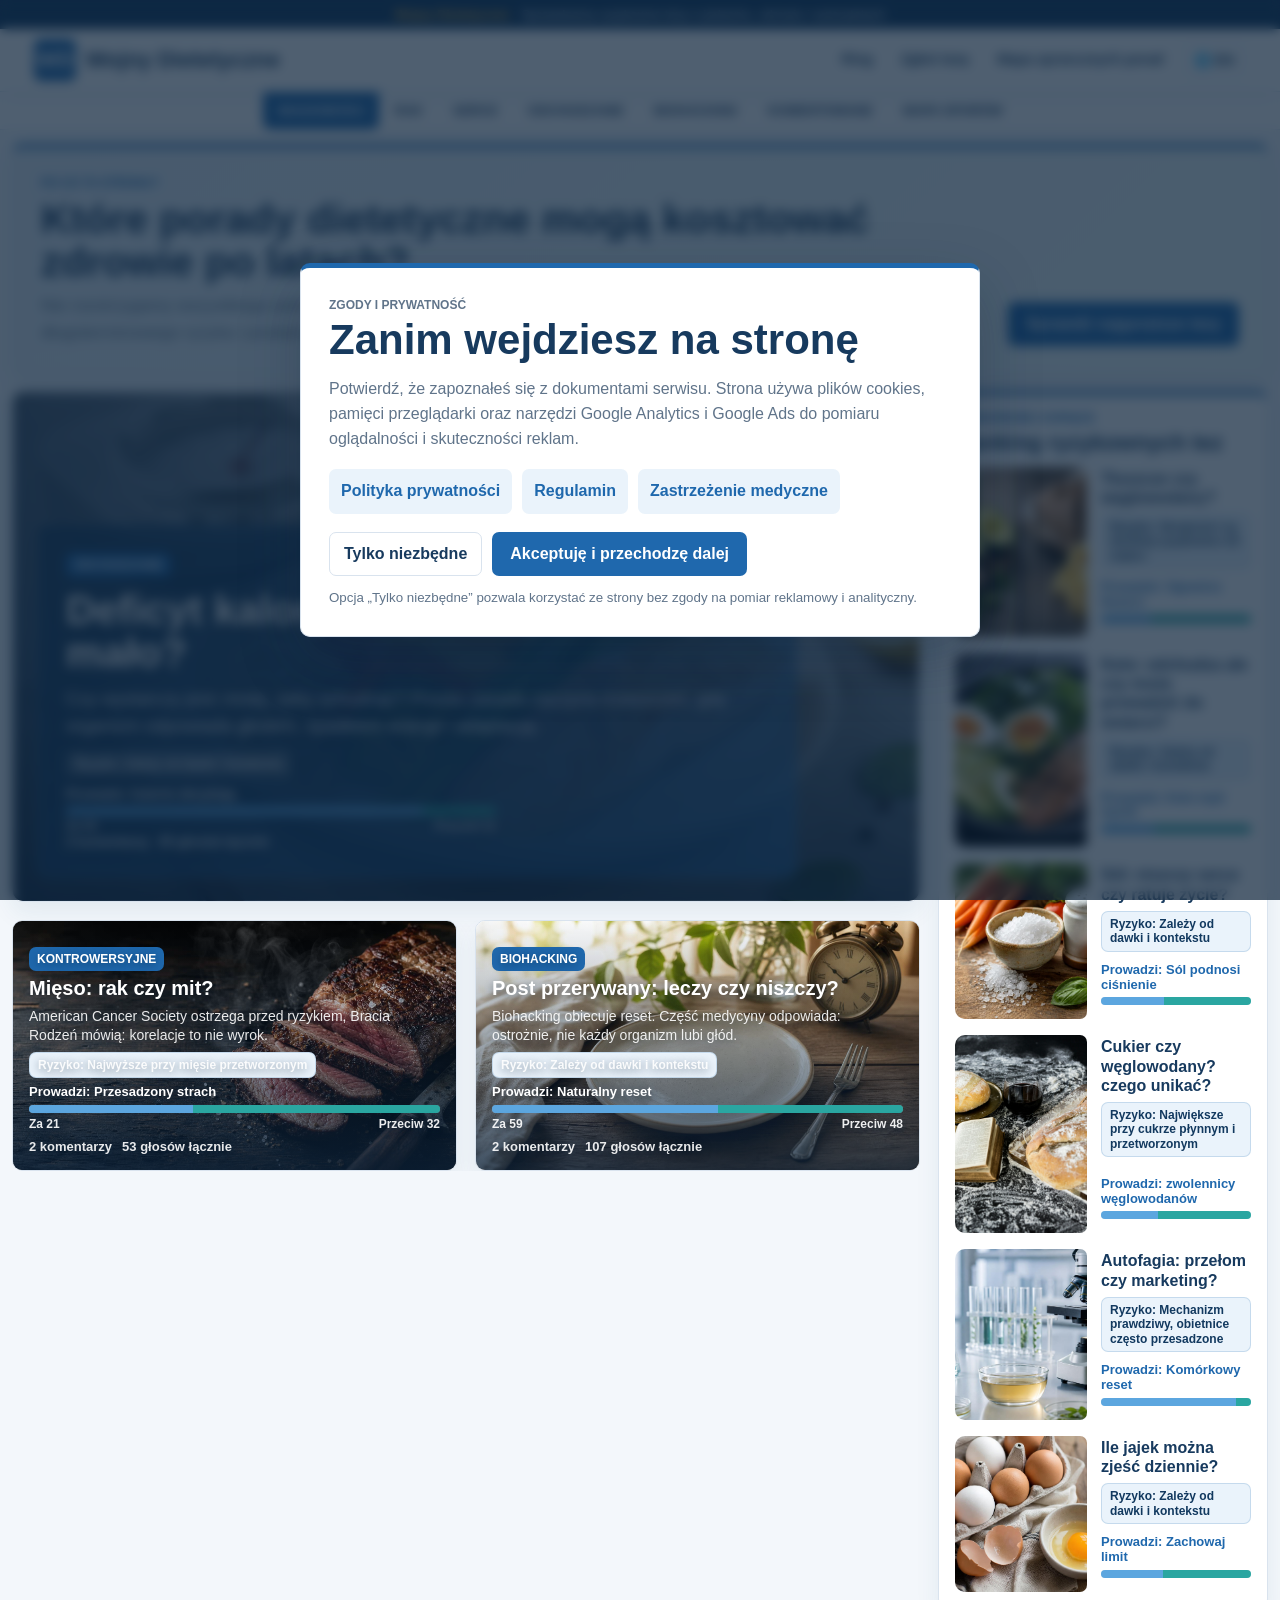
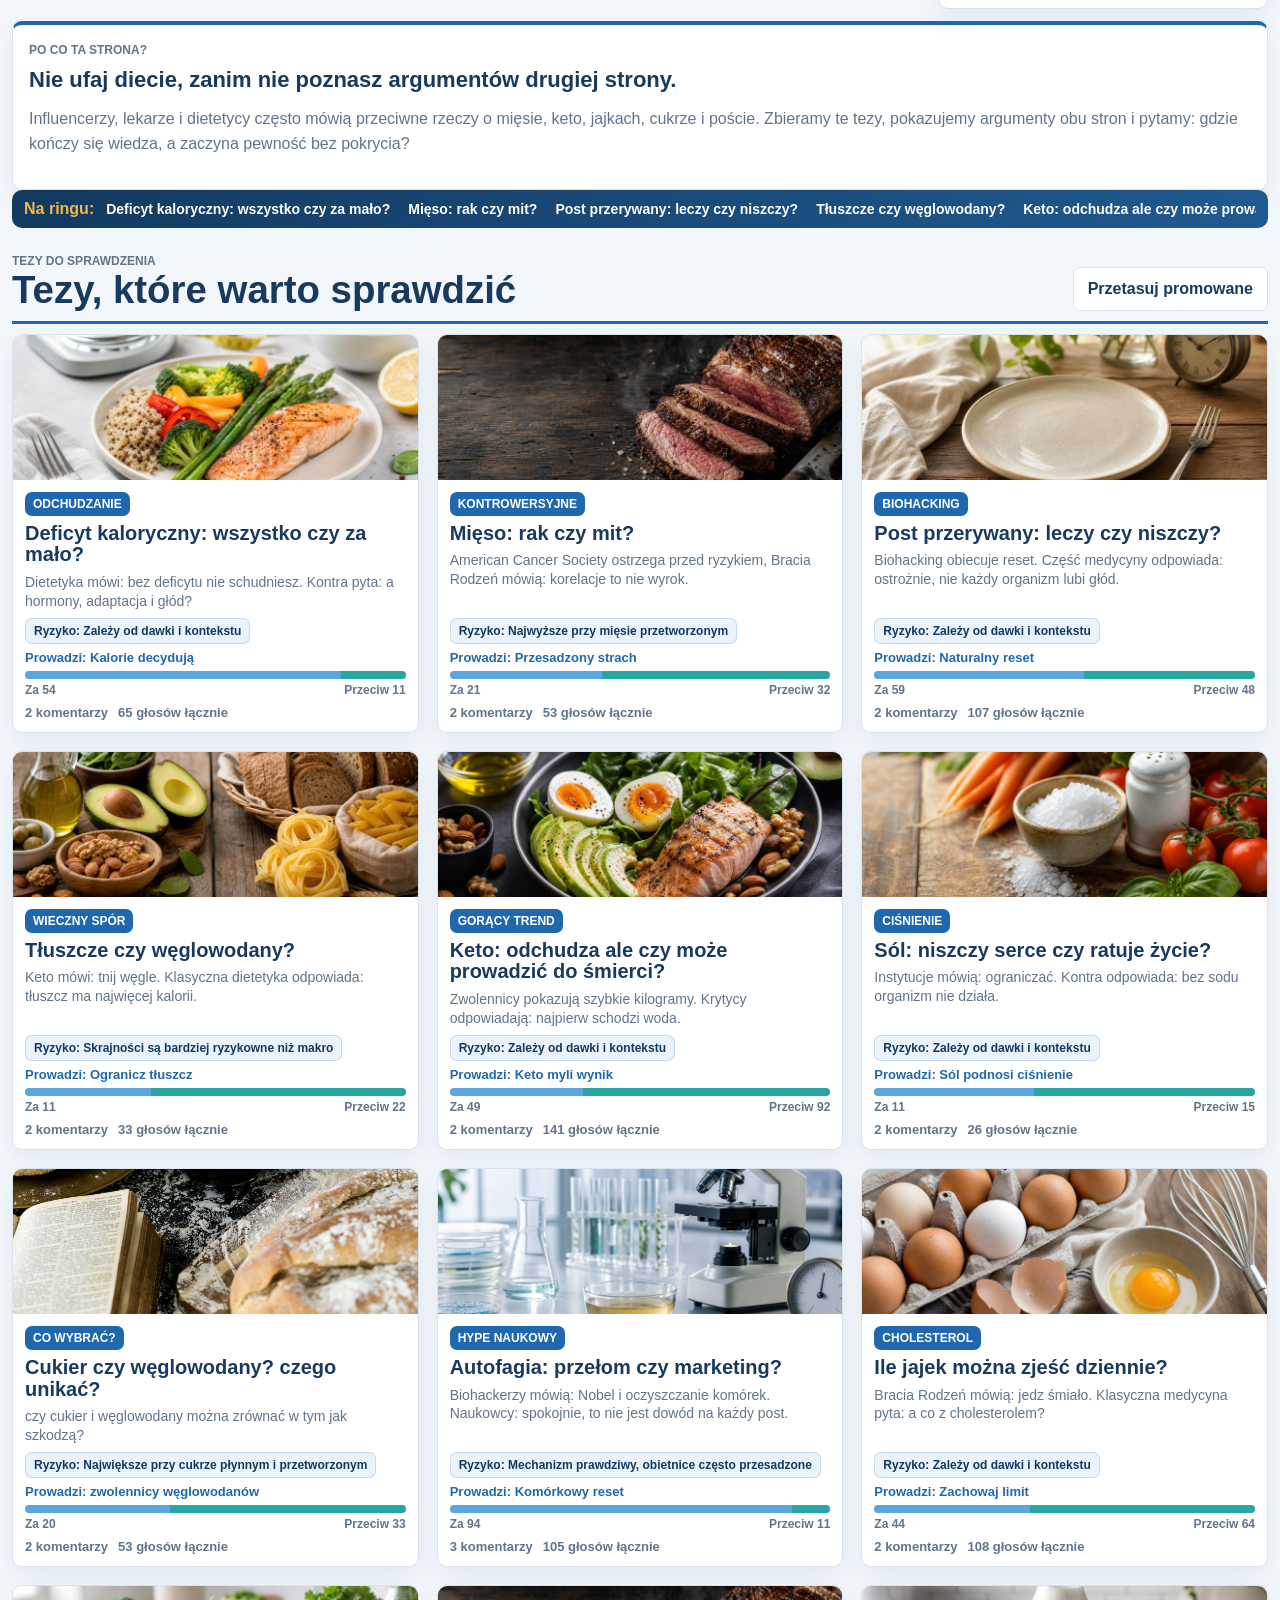
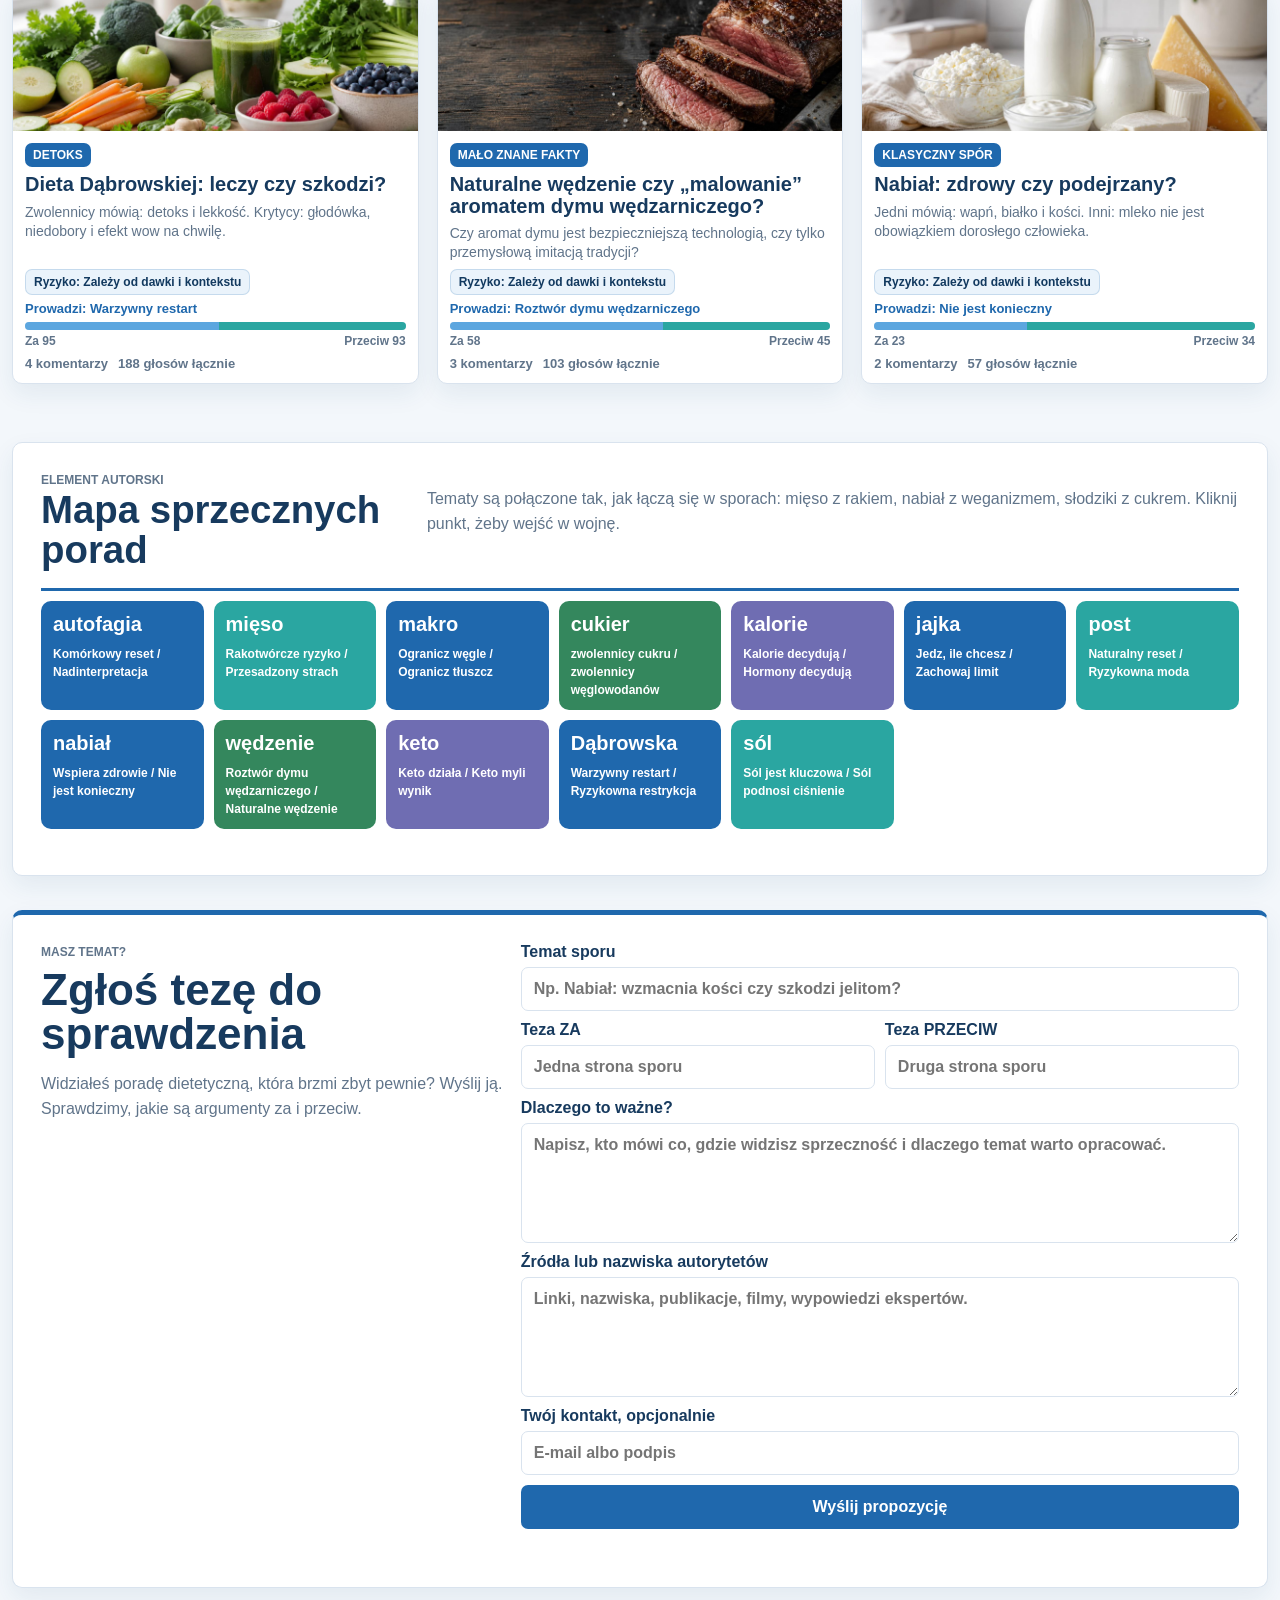
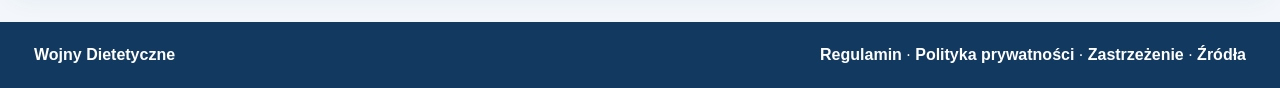
==== commit 510d0483: "Auto sync editor changes 2026-05-08 06:40:53" ====
--- a/index.html
+++ b/index.html
@@ -45,7 +45,7 @@
       <div>
         <p class="eyebrow" data-i18n="projectIdea">Po co ta strona?</p>
         <h1 data-i18n="checkHeadline">Które porady dietetyczne mogą kosztować zdrowie po latach?</h1>
-        <p data-i18n="checkText">Nie rozstrzygamy wszystkiego jednym hasłem. Oddzielamy mocne dowody od opinii, krótkoterminowe efekty od długoterminowego ryzyka i produkt świeży od przetworzonego.</p>
+        <p data-i18n="checkText">Zachęcamy do samodzielnego myślenia, nie każdy przekonujący argument jest prawdziwy. Oddzielamy krótkoterminowe efekty od długoterminowego ryzyka.</p>
       </div>
       <a class="primary-button" href="#ring" data-lang-href data-i18n="checkButton">Sprawdź najgorętsze tezy</a>
     </section>
--- a/styles.css
+++ b/styles.css
@@ -159,6 +159,37 @@
   padding: 12px 0;
 }
 
+.claim-check-hero {
+  display: grid;
+  grid-template-columns: minmax(0, 1fr) auto;
+  gap: 18px;
+  align-items: end;
+  margin: 14px 0 4px;
+  padding: clamp(18px, 3vw, 28px);
+  background:
+    linear-gradient(135deg, rgba(31, 104, 173, .12), rgba(42, 166, 161, .08)),
+    #fff;
+  border: 1px solid var(--line);
+  border-top: 4px solid var(--blue);
+  border-radius: var(--radius);
+  box-shadow: var(--shadow);
+}
+
+.claim-check-hero h1 {
+  max-width: 860px;
+  margin: 8px 0 10px;
+  font-size: clamp(28px, 3.2vw, 46px);
+  line-height: 1.04;
+}
+
+.claim-check-hero p:not(.eyebrow) {
+  max-width: 920px;
+  margin: 0;
+  color: var(--muted);
+  font-size: 17px;
+  line-height: 1.55;
+}
+
 .hero-main {
   display: grid;
   gap: 18px;
@@ -170,6 +201,7 @@
 .side-promos,
 .contradiction-map,
 .sources-panel,
+.verdict-panel,
 .poll-panel,
 .comments-panel,
 .admin-intro,
@@ -416,7 +448,8 @@
 }
 
 .topic-card.underlead .kicker,
-.topic-card.underlead .scoreline {
+.topic-card.underlead .scoreline,
+.topic-card.underlead .risk-pill {
   color: rgba(255, 255, 255, .9);
 }
 
@@ -486,6 +519,26 @@
   line-height: 1.35;
 }
 
+.risk-pill {
+  display: inline-flex;
+  width: fit-content;
+  max-width: 100%;
+  padding: 5px 8px;
+  color: var(--navy);
+  background: var(--soft-blue);
+  border: 1px solid rgba(31, 104, 173, .18);
+  border-radius: var(--radius-small);
+  font-size: 12px;
+  font-weight: 900;
+  line-height: 1.2;
+}
+
+.risk-pill.inverse {
+  color: #fff;
+  background: rgba(255, 255, 255, .16);
+  border-color: rgba(255, 255, 255, .25);
+}
+
 .badge {
   display: inline-flex;
   width: fit-content;
@@ -556,6 +609,10 @@
 
 .lead-copy .debate-score {
   max-width: 430px;
+}
+
+.lead-copy .risk-pill {
+  margin: 0 0 10px;
 }
 
 .lead-copy .winner-label,
@@ -921,6 +978,48 @@
   background: var(--gold);
 }
 
+.verdict-panel {
+  display: grid;
+  grid-template-columns: minmax(220px, .35fr) minmax(0, 1fr);
+  gap: 14px;
+  margin-top: 14px;
+  padding: clamp(18px, 3vw, 28px);
+  border-top: 6px solid var(--aqua);
+}
+
+.verdict-panel h2 {
+  margin: 8px 0 0;
+  font-size: clamp(24px, 2.8vw, 34px);
+  line-height: 1.08;
+}
+
+.verdict-grid {
+  display: grid;
+  grid-template-columns: repeat(3, minmax(0, 1fr));
+  gap: 12px;
+}
+
+.verdict-grid article {
+  padding: 14px;
+  background: #f8fbfe;
+  border: 1px solid var(--line);
+  border-radius: var(--radius-small);
+}
+
+.verdict-grid strong {
+  display: block;
+  margin-bottom: 8px;
+  color: var(--blue);
+  font-size: 13px;
+  text-transform: uppercase;
+}
+
+.verdict-grid p {
+  margin: 0;
+  color: var(--muted);
+  line-height: 1.45;
+}
+
 .argument-ring {
   display: grid;
   grid-template-columns: repeat(2, minmax(0, 1fr));
@@ -1016,6 +1115,7 @@
 }
 
 .sources-panel,
+.verdict-panel,
 .poll-panel,
 .comments-panel,
 .admin-intro,
@@ -1716,8 +1816,10 @@
 
 @media (max-width: 1040px) {
   .hero-news,
+  .claim-check-hero,
   .war-hero,
   .news-layout,
+  .verdict-panel,
   .editor-grid {
     grid-template-columns: 1fr;
   }
@@ -1734,6 +1836,10 @@
   .side-promos,
   .topic-grid {
     grid-template-columns: repeat(2, minmax(0, 1fr));
+  }
+
+  .verdict-grid {
+    grid-template-columns: 1fr;
   }
 
   .side-promos,
@@ -1771,10 +1877,12 @@
   .topbar,
   .footer,
   .section-head,
+  .claim-check-hero,
   .editor-intro,
   .battle-proposal,
   .argument-ring,
   .conflict-panel,
+  .verdict-panel,
   .poll-actions,
   .comment-form,
   .comment-side-picker,
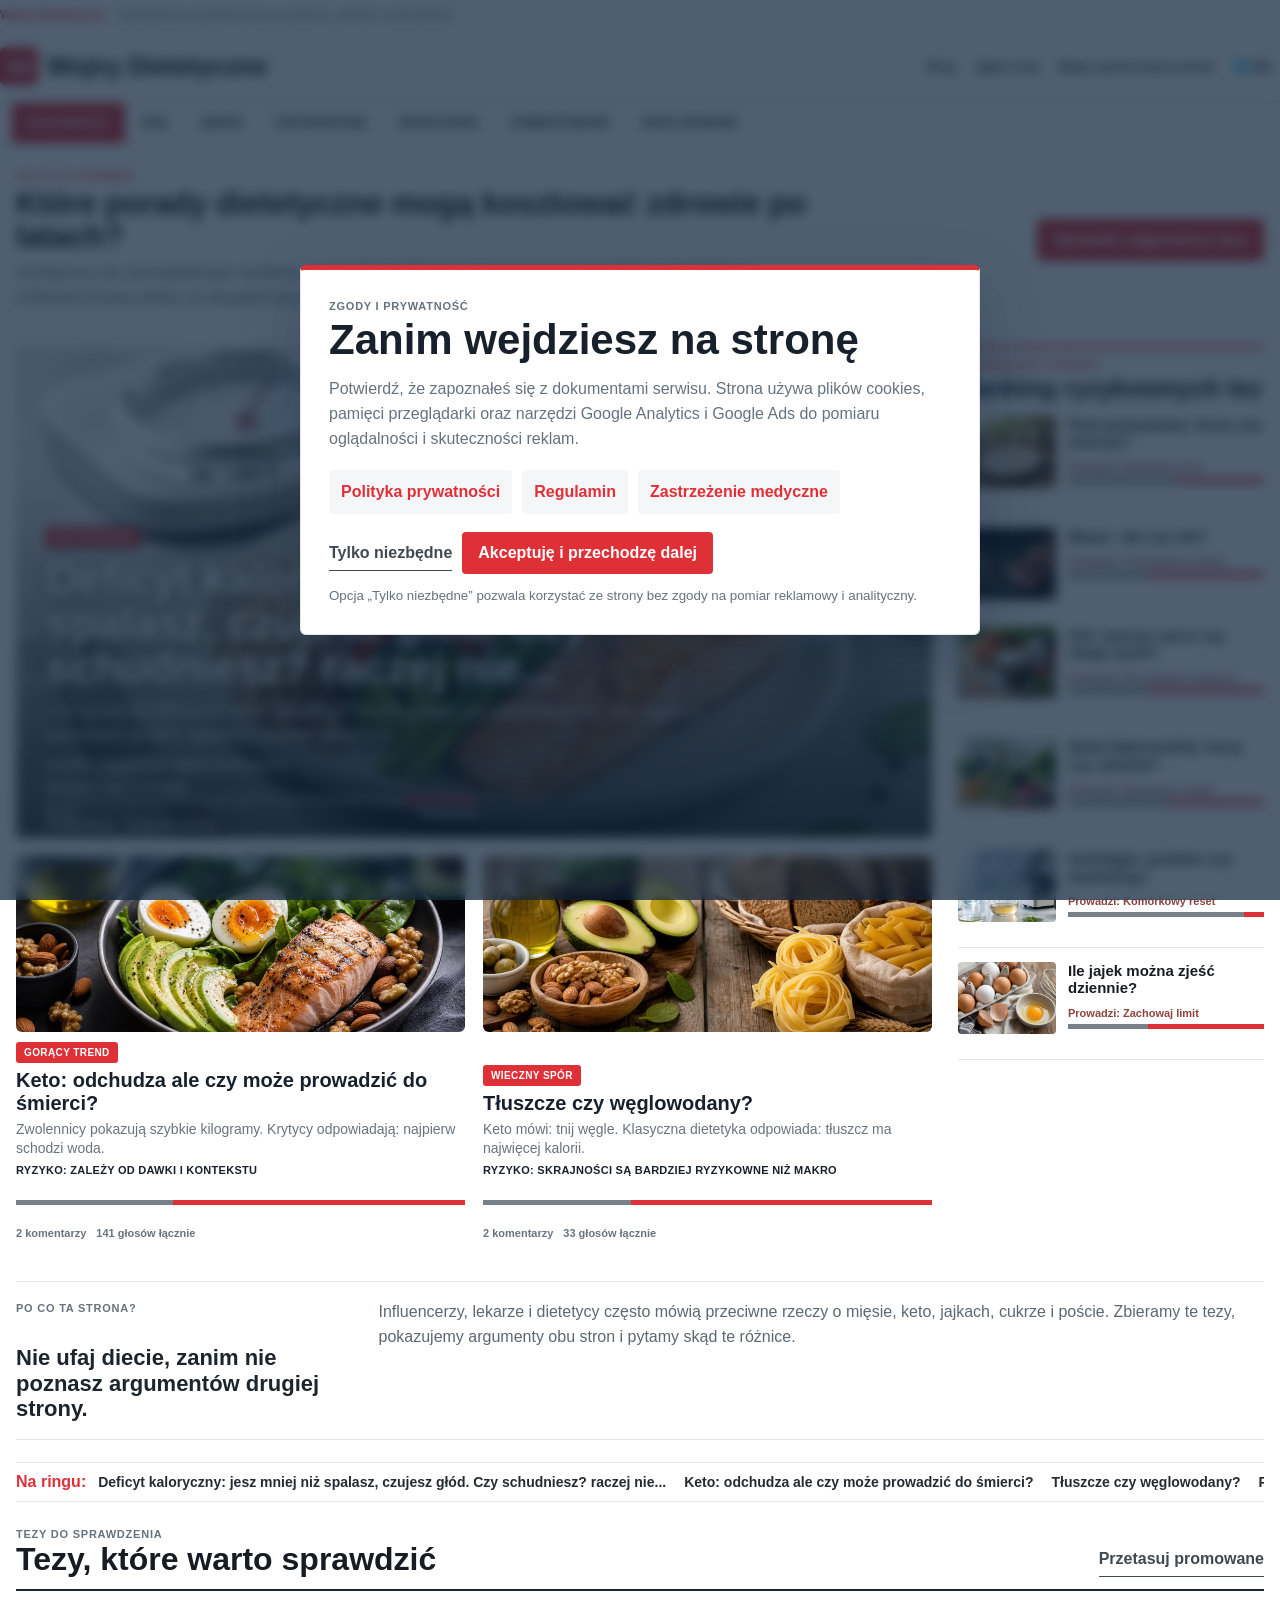
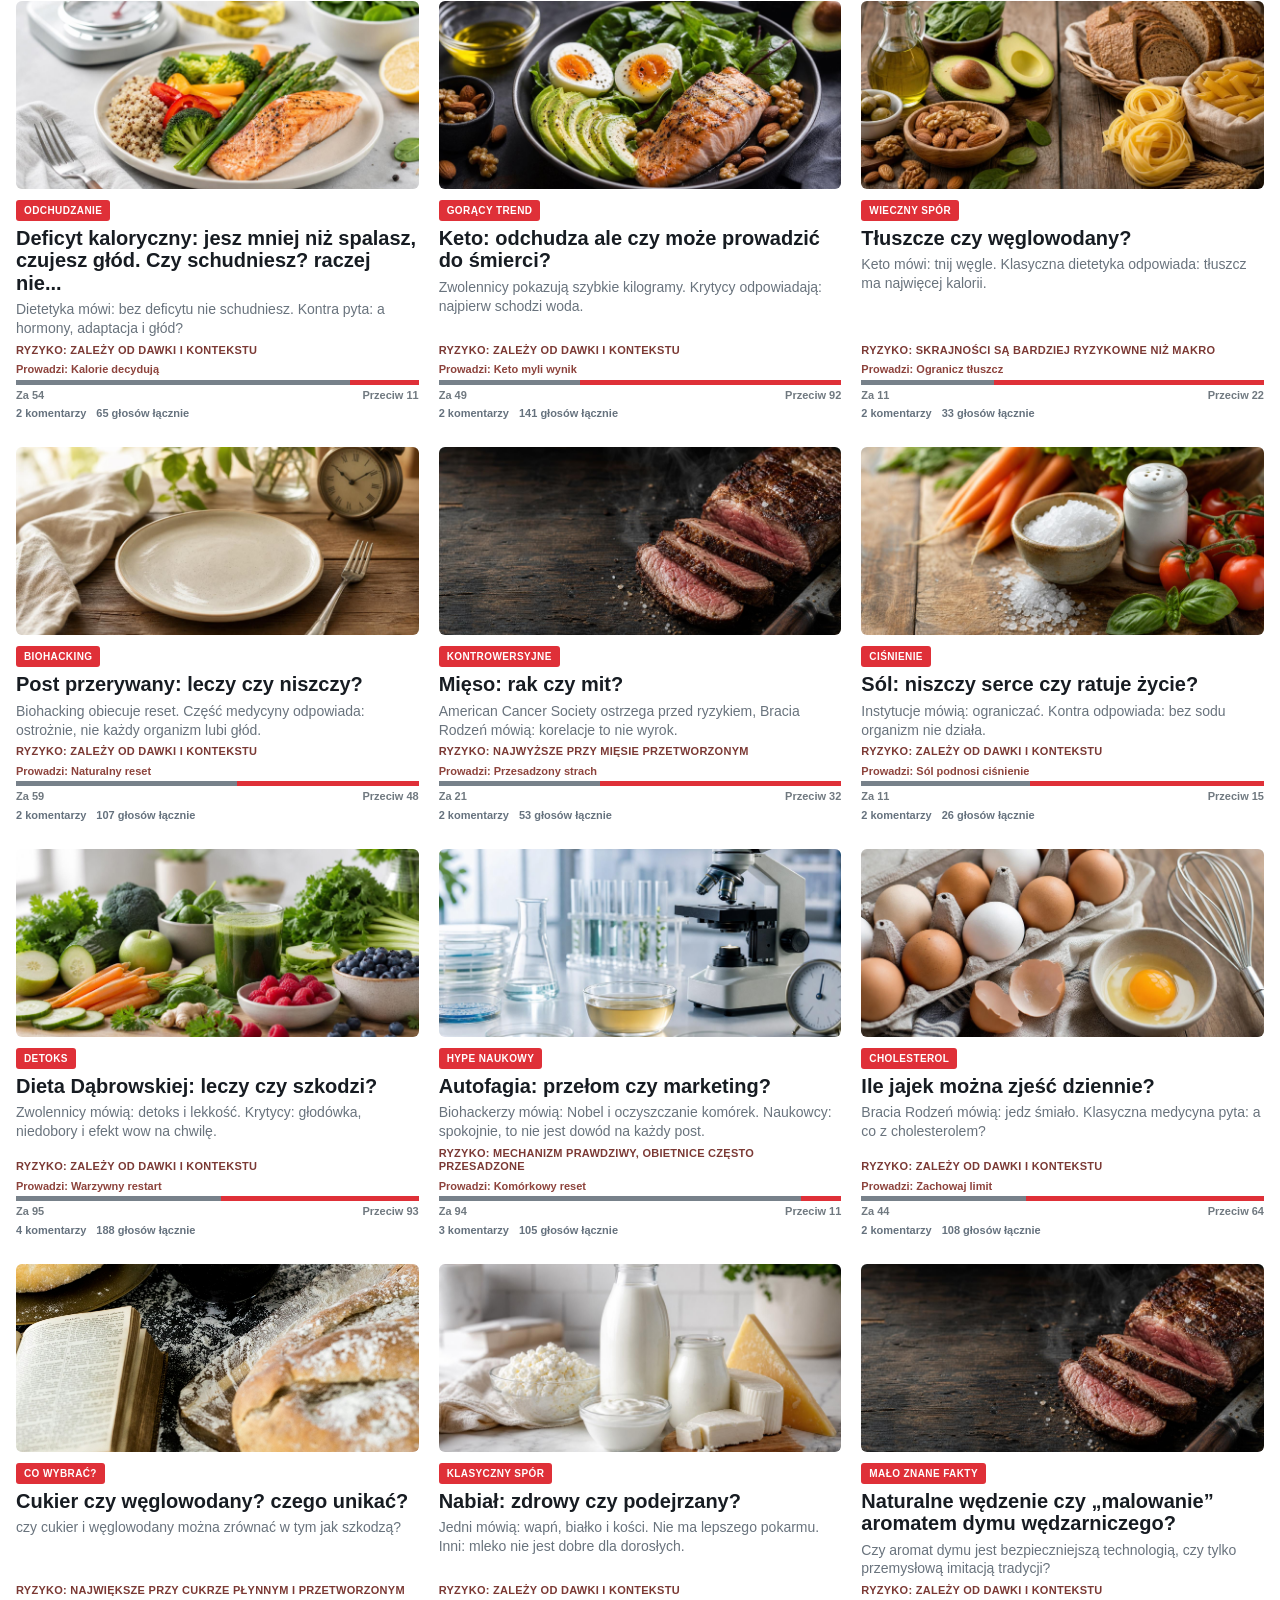
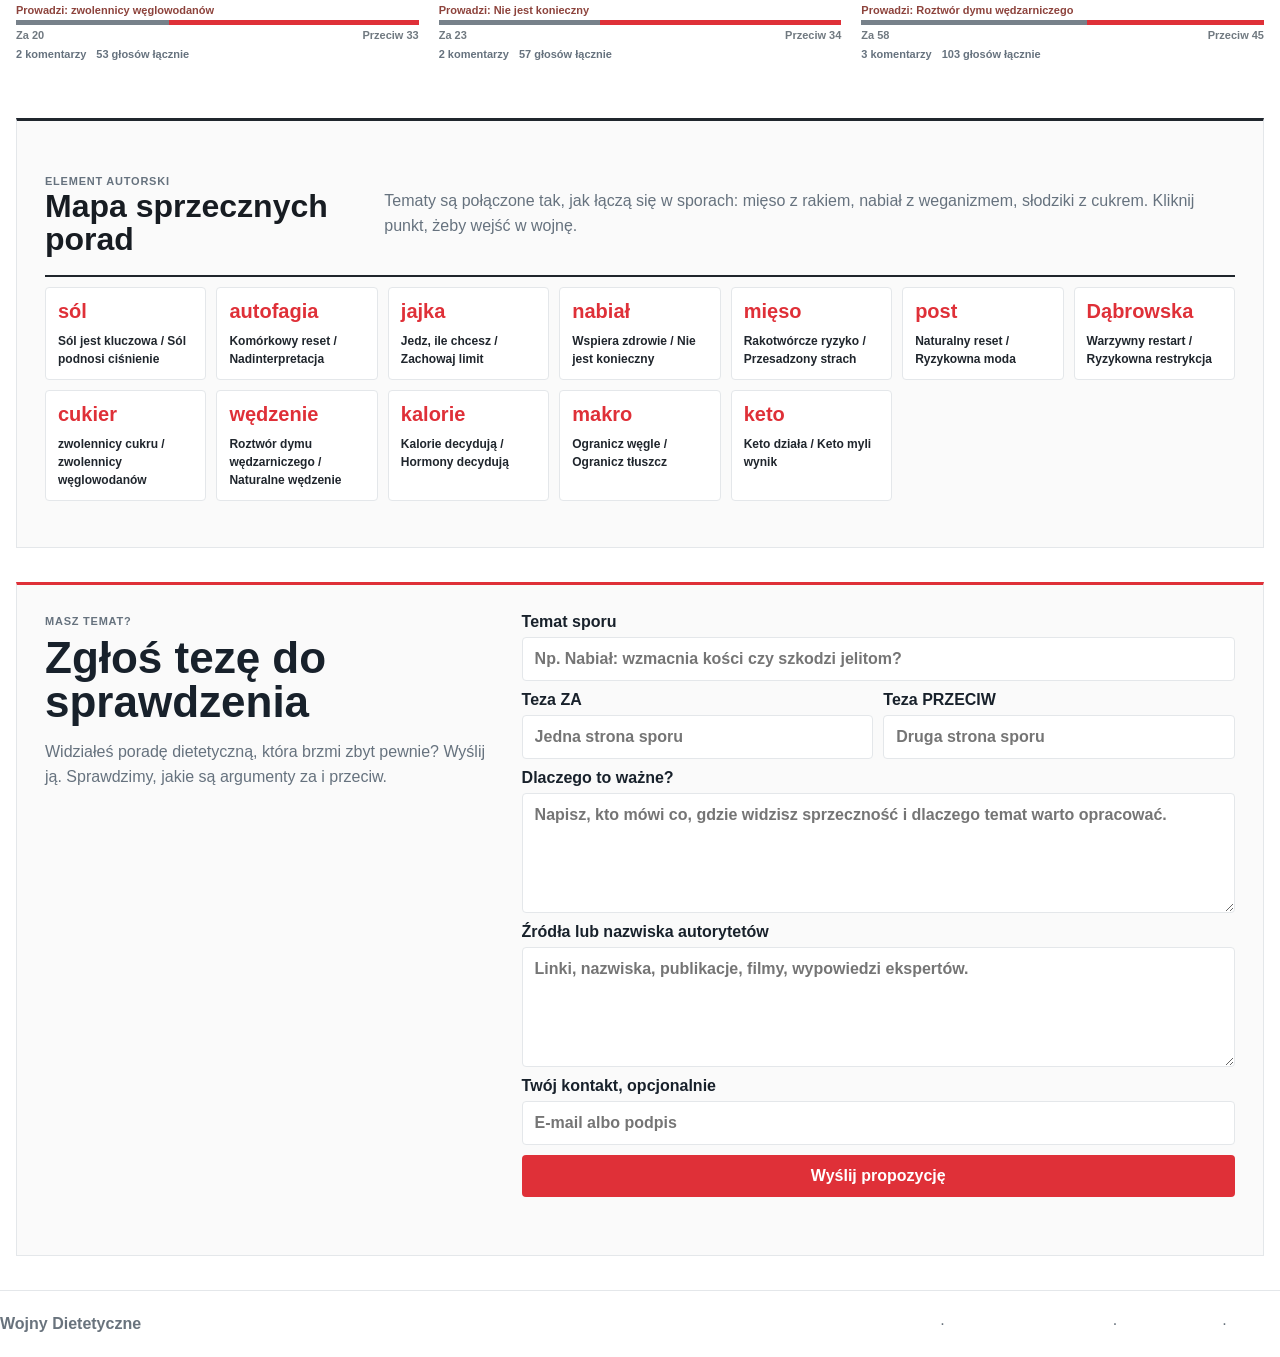
==== commit 84a42fd4: "Use neutral vote bar colors" ====
--- a/index.html
+++ b/index.html
@@ -11,7 +11,7 @@
   <meta property="og:type" content="website">
   <meta property="og:url" content="https://wojnydietetyczne.pl/">
   <link rel="icon" href="favicon.svg" type="image/svg+xml">
-  <link rel="stylesheet" href="styles.css?v=202605061205">
+  <link rel="stylesheet" href="styles.css?v=202606191530">
 </head>
 <body>
   <div class="info-strip">
--- a/styles.css
+++ b/styles.css
@@ -2076,3 +2076,616 @@
     padding-left: 8px;
   }
 }
+
+/* Editorial redesign: a quieter news-service layout with photography in the lead. */
+:root {
+  --ink: #18212b;
+  --muted: #66727e;
+  --line: #e4e7ea;
+  --paper: #ffffff;
+  --panel: #ffffff;
+  --red: #c76459;
+  --blue: #df3038;
+  --navy: #1c2631;
+  --sky: #5a86a5;
+  --aqua: #bd6b5d;
+  --gold: #d89a42;
+  --green: #3d7a66;
+  --soft-blue: #f5f6f7;
+  --radius: 6px;
+  --radius-small: 4px;
+  --shadow: none;
+}
+
+body {
+  background: #fff;
+  color: var(--ink);
+}
+
+.info-strip {
+  justify-content: flex-start;
+  max-width: 1320px;
+  margin: 0 auto;
+  padding: 8px 0;
+  color: #6b7279;
+  background: transparent;
+  border-bottom: 1px solid var(--line);
+  font-size: 12px;
+}
+
+.info-strip strong {
+  color: var(--blue);
+}
+
+.topbar {
+  position: relative;
+  max-width: 1320px;
+  margin: 0 auto;
+  padding: 16px 0;
+  background: #fff;
+  box-shadow: none;
+}
+
+.brand {
+  gap: 9px;
+  color: #16191e;
+  font-size: 25px;
+  letter-spacing: 0;
+}
+
+.brand-mark {
+  width: 38px;
+  height: 38px;
+  background: var(--blue);
+  border-radius: 5px;
+  font-size: 15px;
+}
+
+.nav {
+  gap: 2px;
+  color: #303942;
+}
+
+.nav a,
+.language-toggle {
+  min-height: auto;
+  padding: 8px 9px;
+  border: 0;
+  border-radius: 0;
+  background: transparent;
+  font-size: 13px;
+}
+
+.nav a:hover,
+.language-toggle:hover {
+  color: var(--blue);
+  background: transparent;
+}
+
+.category-nav {
+  justify-content: flex-start;
+  max-width: none;
+  padding: 0 max(12px, calc((100vw - 1320px) / 2));
+  border-top: 1px solid var(--line);
+  border-bottom: 1px solid var(--line);
+}
+
+.category-nav a {
+  padding: 13px 15px;
+  color: #242b32;
+  font-size: 12px;
+  letter-spacing: .02em;
+}
+
+.category-nav a:first-child {
+  background: var(--blue);
+  border-radius: 0;
+}
+
+main {
+  width: min(1320px, calc(100% - 32px));
+}
+
+.claim-check-hero {
+  grid-template-columns: minmax(0, 1fr) auto;
+  gap: 26px;
+  margin: 26px 0 14px;
+  padding: 0 0 20px;
+  background: transparent;
+  border: 0;
+  border-bottom: 1px solid var(--line);
+  border-radius: 0;
+  box-shadow: none;
+}
+
+.claim-check-hero h1 {
+  max-width: 870px;
+  margin: 5px 0 8px;
+  color: #171c22;
+  font-size: clamp(25px, 2.4vw, 38px);
+  line-height: 1.08;
+}
+
+.claim-check-hero p:not(.eyebrow) {
+  max-width: 790px;
+  color: #59636d;
+  font-size: 16px;
+}
+
+.eyebrow {
+  color: var(--blue);
+  font-size: 11px;
+  letter-spacing: .07em;
+}
+
+.primary-button {
+  align-self: center;
+  padding: 12px 16px;
+  background: var(--blue);
+  border-radius: 4px;
+  box-shadow: none;
+}
+
+.hero-news {
+  grid-template-columns: minmax(0, 1fr) 306px;
+  gap: 26px;
+  padding: 0 0 20px;
+}
+
+.hero-main {
+  gap: 18px;
+}
+
+.lead-story,
+.motto,
+.side-promos,
+.contradiction-map,
+.sources-panel,
+.verdict-panel,
+.poll-panel,
+.comments-panel {
+  border: 0;
+  border-radius: 0;
+  box-shadow: none;
+}
+
+.lead-link {
+  aspect-ratio: 16 / 8.6;
+  border-radius: 6px;
+}
+
+.lead-image::after {
+  background: linear-gradient(180deg, rgba(12, 17, 22, 0) 26%, rgba(10, 14, 18, .78) 100%);
+}
+
+.lead-copy {
+  width: 100%;
+  margin: 0;
+  padding: clamp(18px, 2.5vw, 30px);
+  background: transparent;
+  border: 0;
+  border-radius: 0;
+  text-shadow: 0 2px 14px rgba(0, 0, 0, .7);
+  backdrop-filter: none;
+}
+
+.lead-copy h1 {
+  max-width: 760px;
+  margin: 9px 0;
+  font-size: clamp(32px, 3.4vw, 53px);
+  line-height: 1.02;
+}
+
+.lead-copy p {
+  max-width: 690px;
+  margin-bottom: 10px;
+  font-size: 16px;
+}
+
+.lead-copy .risk-pill {
+  margin-bottom: 8px;
+}
+
+.risk-pill {
+  padding: 0;
+  color: #7b3934;
+  background: transparent;
+  border: 0;
+  border-radius: 0;
+  font-size: 11px;
+  letter-spacing: .025em;
+  text-transform: uppercase;
+}
+
+.risk-pill.inverse {
+  color: rgba(255, 255, 255, .92);
+  background: transparent;
+  border: 0;
+}
+
+.badge {
+  padding: 5px 8px;
+  background: var(--blue);
+  border-radius: 3px;
+  font-size: 10px;
+  letter-spacing: .04em;
+}
+
+.side-promos {
+  gap: 18px;
+}
+
+.topic-card,
+.topic-card:hover {
+  background: transparent;
+  border: 0;
+  border-radius: 0;
+  box-shadow: none;
+  transform: none;
+}
+
+.topic-card {
+  grid-template-rows: 188px auto;
+  min-height: 0;
+  overflow: visible;
+}
+
+.topic-card .thumb {
+  overflow: hidden;
+  background: #edf0f2;
+  border-radius: 6px;
+}
+
+.card-body {
+  gap: 6px;
+  padding: 11px 0 0;
+}
+
+.card-body strong {
+  color: #171c22;
+  font-size: 20px;
+  line-height: 1.12;
+}
+
+.kicker {
+  color: #69737d;
+  font-size: 14px;
+}
+
+.topic-card.underlead {
+  aspect-ratio: auto;
+  grid-template-rows: 176px auto;
+}
+
+.topic-card.underlead .thumb,
+.topic-card.underlead .card-body {
+  grid-area: auto;
+}
+
+.topic-card.underlead .thumb::after {
+  display: none;
+}
+
+.topic-card.underlead .card-body {
+  display: grid;
+  min-height: 0;
+  padding: 10px 0 0;
+  color: var(--ink);
+  text-shadow: none;
+}
+
+.topic-card.underlead .card-body strong,
+.topic-card.underlead .kicker,
+.topic-card.underlead .scoreline,
+.topic-card.underlead .risk-pill {
+  color: inherit;
+}
+
+.topic-card.underlead .kicker,
+.topic-card.underlead .scoreline {
+  color: #69737d;
+}
+
+.topic-card.rail {
+  grid-template-columns: 98px 1fr;
+  gap: 12px;
+  min-height: 84px;
+  padding: 0 0 12px;
+  border-bottom: 1px solid var(--line);
+}
+
+.topic-card.rail .thumb {
+  height: 72px;
+  border-radius: 4px;
+}
+
+.topic-card.rail .card-body {
+  padding: 0;
+}
+
+.topic-card.rail .card-body strong {
+  font-size: 15px;
+  line-height: 1.17;
+}
+
+.topic-card.rail .risk-pill {
+  display: none;
+}
+
+.ranking-box {
+  padding: 0;
+  background: transparent;
+  border: 0;
+  border-top: 3px solid var(--blue);
+  border-radius: 0;
+  box-shadow: none;
+}
+
+.ranking-box > .eyebrow {
+  margin-top: 10px;
+}
+
+.ranking-box h2 {
+  margin: 4px 0 14px;
+  color: #171c22;
+  font-size: 25px;
+}
+
+#rankingList {
+  gap: 14px;
+}
+
+.debate-score {
+  gap: 4px;
+}
+
+.winner-label {
+  color: #8d433c;
+  font-size: 11px;
+}
+
+.score-bars {
+  height: 5px;
+  background: #e7eaec;
+  border-radius: 0;
+}
+
+.score-bars .side-a {
+  background: #77818a;
+}
+
+.score-bars .side-b {
+  background: var(--blue);
+}
+
+.score-values,
+.scoreline {
+  color: #707980;
+  font-size: 11px;
+}
+
+.ticker {
+  margin: 0 0 8px;
+  padding: 10px 0;
+  color: #242b32;
+  background: transparent;
+  border-top: 1px solid var(--line);
+  border-bottom: 1px solid var(--line);
+  border-radius: 0;
+}
+
+.ticker span {
+  color: var(--blue);
+}
+
+.section-head {
+  margin-top: 24px;
+  padding: 0 0 12px;
+  border-bottom: 2px solid #1f252c;
+}
+
+.section-head h2 {
+  color: #171c22;
+  font-size: clamp(25px, 2.5vw, 37px);
+}
+
+.ghost-button {
+  padding: 8px 0;
+  color: #404950;
+  background: transparent;
+  border: 0;
+  border-bottom: 1px solid #404950;
+  border-radius: 0;
+}
+
+.topic-grid {
+  grid-template-columns: repeat(3, minmax(0, 1fr));
+  gap: 28px 20px;
+}
+
+.home-motto {
+  display: grid;
+  grid-template-columns: minmax(210px, .38fr) minmax(0, 1fr);
+  gap: 26px;
+  align-items: start;
+  margin: 22px 0;
+  padding: 18px 0;
+  border-top: 1px solid var(--line);
+  border-bottom: 1px solid var(--line);
+}
+
+.motto h1 {
+  grid-column: 1;
+  margin: 2px 0 0;
+  color: #1d252c;
+  font-size: 22px;
+  line-height: 1.15;
+}
+
+.motto .eyebrow {
+  grid-column: 1;
+}
+
+.motto p:not(.eyebrow) {
+  grid-column: 2;
+  grid-row: 1 / span 2;
+  margin: 0;
+  color: #5d6770;
+  font-size: 16px;
+}
+
+.contradiction-map,
+.battle-proposal {
+  background: #fafafa;
+  border: 1px solid var(--line);
+  border-top: 3px solid #20262d;
+  border-radius: 0;
+  box-shadow: none;
+}
+
+.map-node {
+  color: #20262d;
+  background: #fff;
+  border: 1px solid var(--line);
+  border-radius: 4px;
+}
+
+.map-node strong {
+  color: var(--blue);
+}
+
+.tone-1,
+.tone-2,
+.tone-3,
+.tone-4 {
+  background: #fff;
+}
+
+.map-link {
+  background: #fff;
+  border-radius: 4px;
+}
+
+.map-link em {
+  color: var(--blue);
+}
+
+.battle-proposal {
+  border-top-color: var(--blue);
+}
+
+.footer {
+  max-width: 1320px;
+  margin: 0 auto;
+  padding-left: 0;
+  padding-right: 0;
+  color: #69737d;
+  background: transparent;
+  border-top: 1px solid var(--line);
+}
+
+@media (max-width: 1040px) {
+  .info-strip,
+  .topbar {
+    margin-right: 16px;
+    margin-left: 16px;
+  }
+
+  .hero-news {
+    grid-template-columns: 1fr;
+  }
+
+  .right-rail {
+    padding-top: 10px;
+  }
+
+  .ranking-box {
+    max-width: none;
+  }
+
+  #rankingList {
+    grid-template-columns: repeat(2, minmax(0, 1fr));
+  }
+}
+
+@media (max-width: 720px) {
+  main {
+    width: min(100% - 24px, 1320px);
+  }
+
+  .info-strip,
+  .topbar {
+    margin-right: 12px;
+    margin-left: 12px;
+  }
+
+  .topbar {
+    padding: 12px 0;
+  }
+
+  .brand {
+    font-size: 20px;
+  }
+
+  .claim-check-hero {
+    gap: 12px;
+    margin-top: 18px;
+  }
+
+  .claim-check-hero h1 {
+    font-size: 28px;
+  }
+
+  .claim-check-hero p:not(.eyebrow) {
+    font-size: 15px;
+  }
+
+  .lead-link {
+    min-height: 380px;
+    aspect-ratio: auto;
+  }
+
+  .lead-copy {
+    padding: 18px;
+  }
+
+  .lead-copy h1 {
+    font-size: 31px;
+  }
+
+  .lead-copy p {
+    font-size: 14px;
+  }
+
+  .side-promos,
+  .topic-grid,
+  #rankingList {
+    grid-template-columns: 1fr;
+  }
+
+  .topic-card,
+  .topic-card.underlead {
+    grid-template-rows: 210px auto;
+  }
+
+  .topic-card.rail {
+    grid-template-columns: 104px 1fr;
+    grid-template-rows: 1fr;
+  }
+
+  .home-motto {
+    grid-template-columns: 1fr;
+    gap: 10px;
+  }
+
+  .motto .eyebrow,
+  .motto h1,
+  .motto p:not(.eyebrow) {
+    grid-column: auto;
+    grid-row: auto;
+  }
+
+  .motto p:not(.eyebrow) {
+    font-size: 15px;
+  }
+}
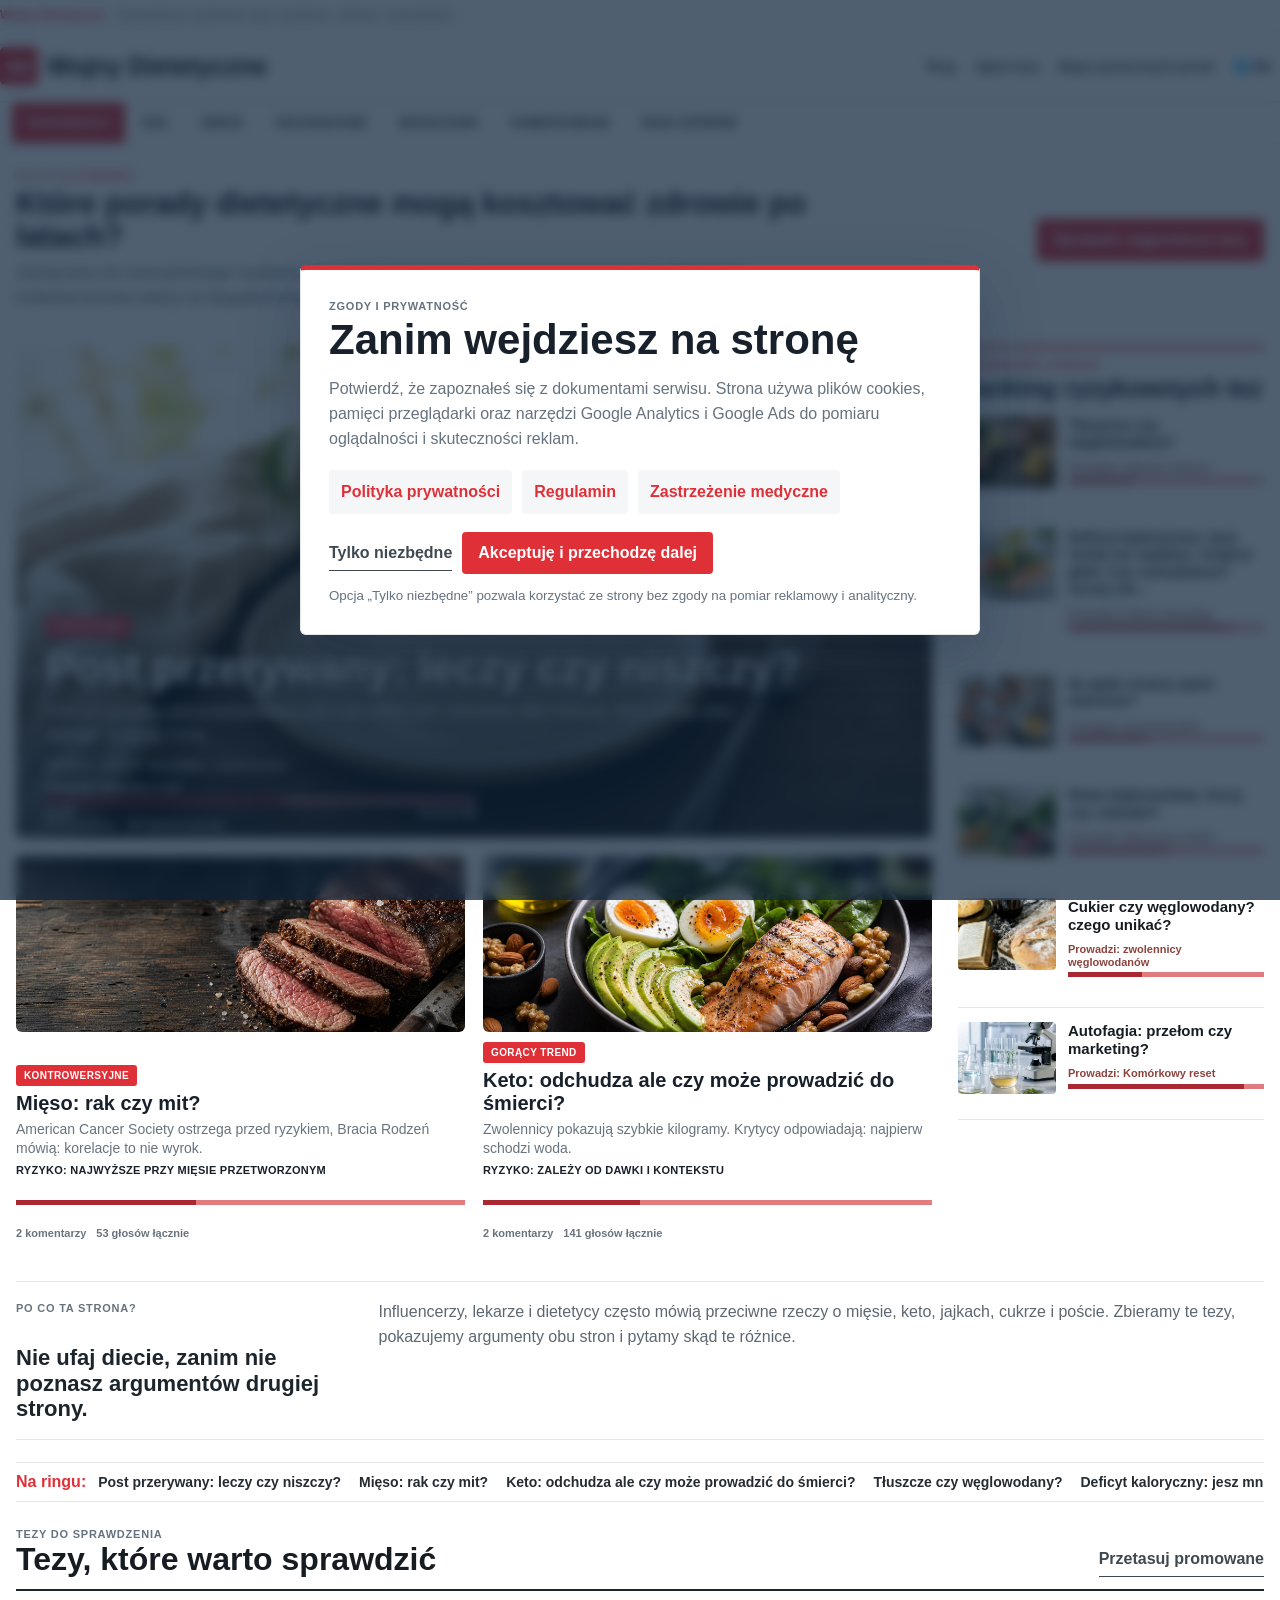
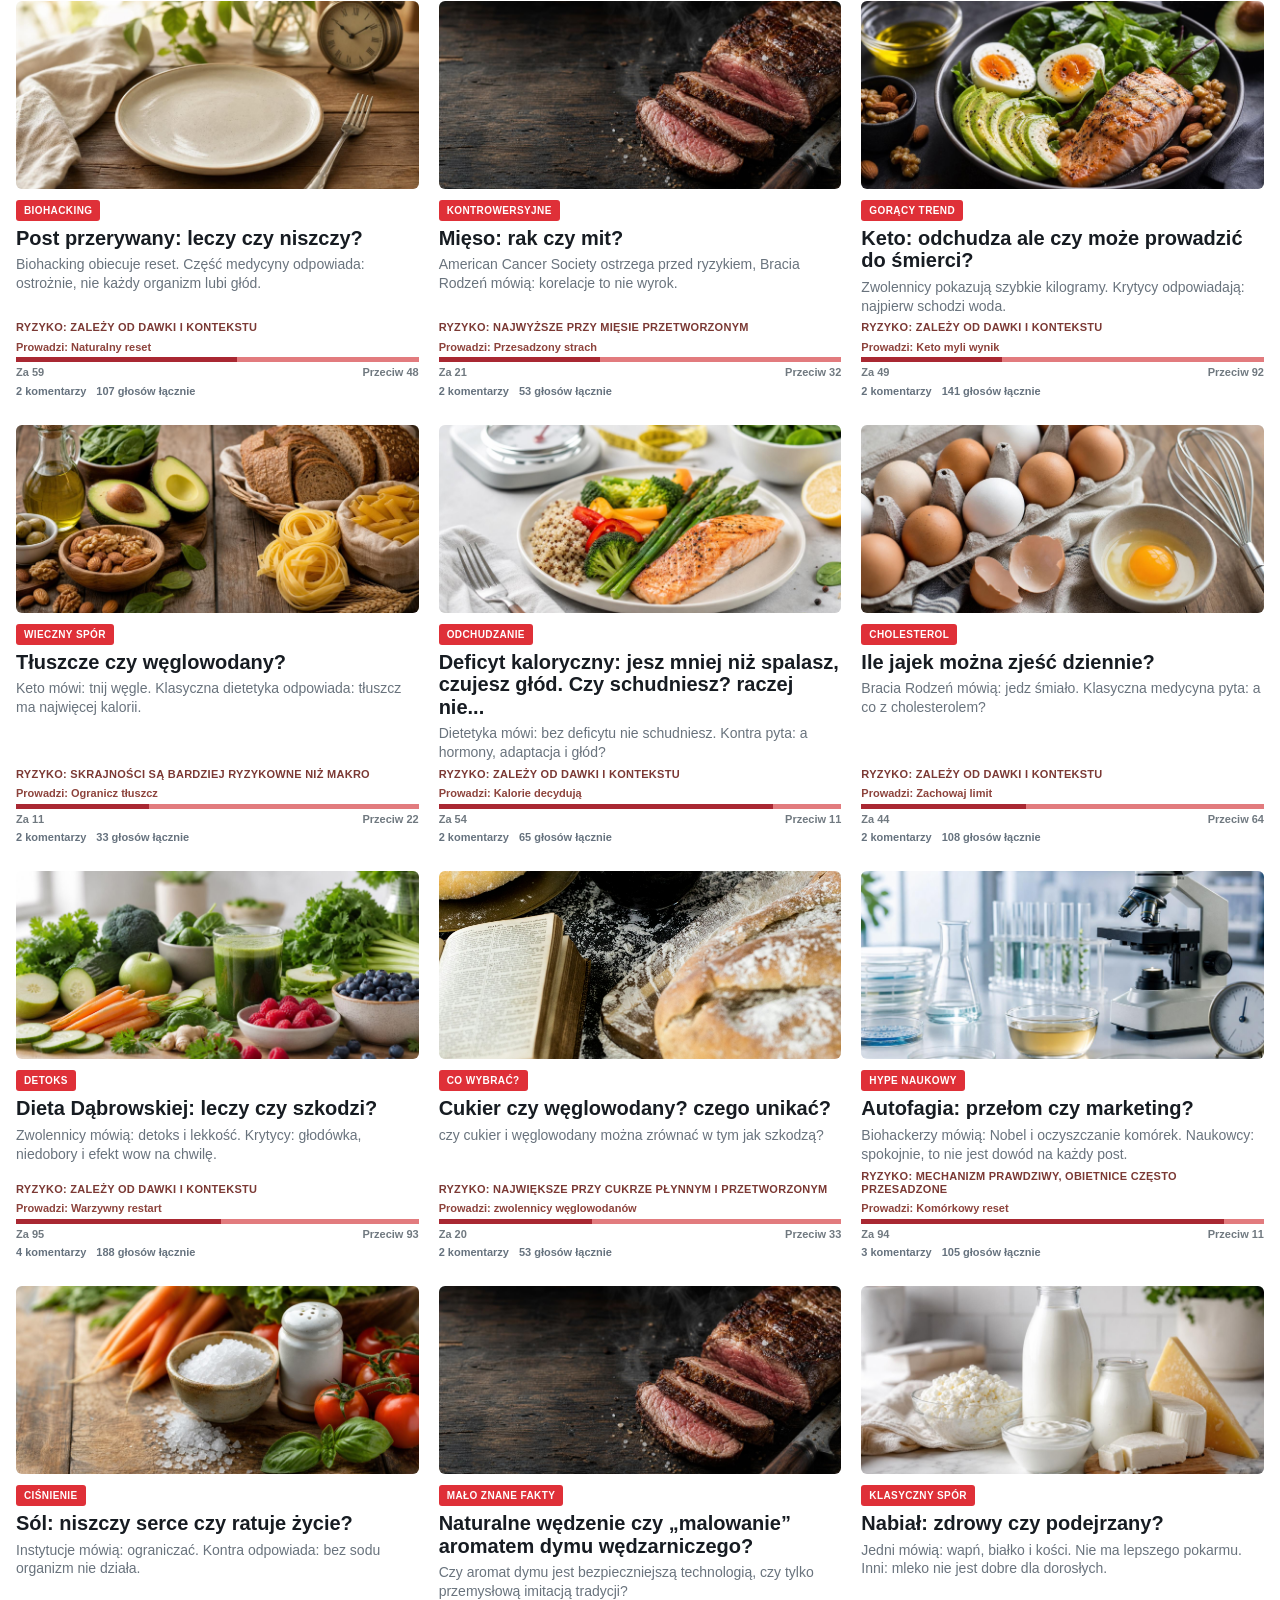
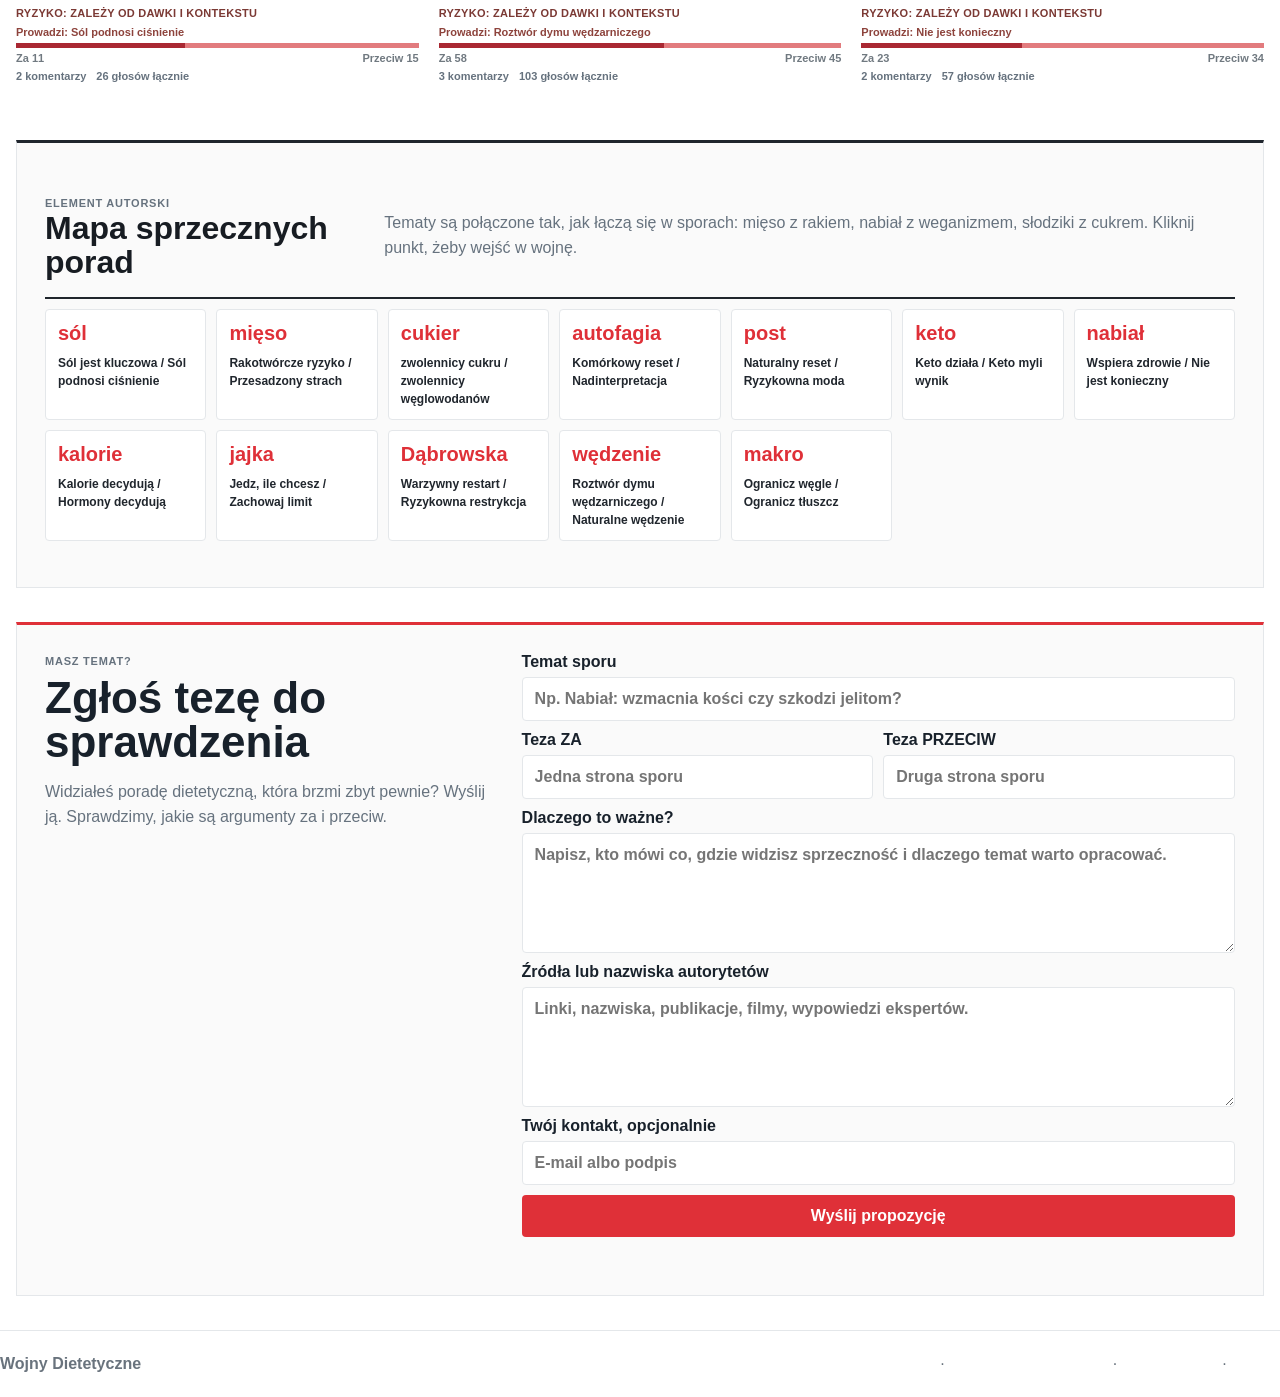
==== commit 31957cde: "Use red shades for debate bars" ====
--- a/index.html
+++ b/index.html
@@ -11,7 +11,7 @@
   <meta property="og:type" content="website">
   <meta property="og:url" content="https://wojnydietetyczne.pl/">
   <link rel="icon" href="favicon.svg" type="image/svg+xml">
-  <link rel="stylesheet" href="styles.css?v=202606191530">
+  <link rel="stylesheet" href="styles.css?v=202606191540">
 </head>
 <body>
   <div class="info-strip">
--- a/styles.css
+++ b/styles.css
@@ -2451,11 +2451,11 @@
 }
 
 .score-bars .side-a {
-  background: #77818a;
+  background: #a92832;
 }
 
 .score-bars .side-b {
-  background: var(--blue);
+  background: #e27b7e;
 }
 
 .score-values,
